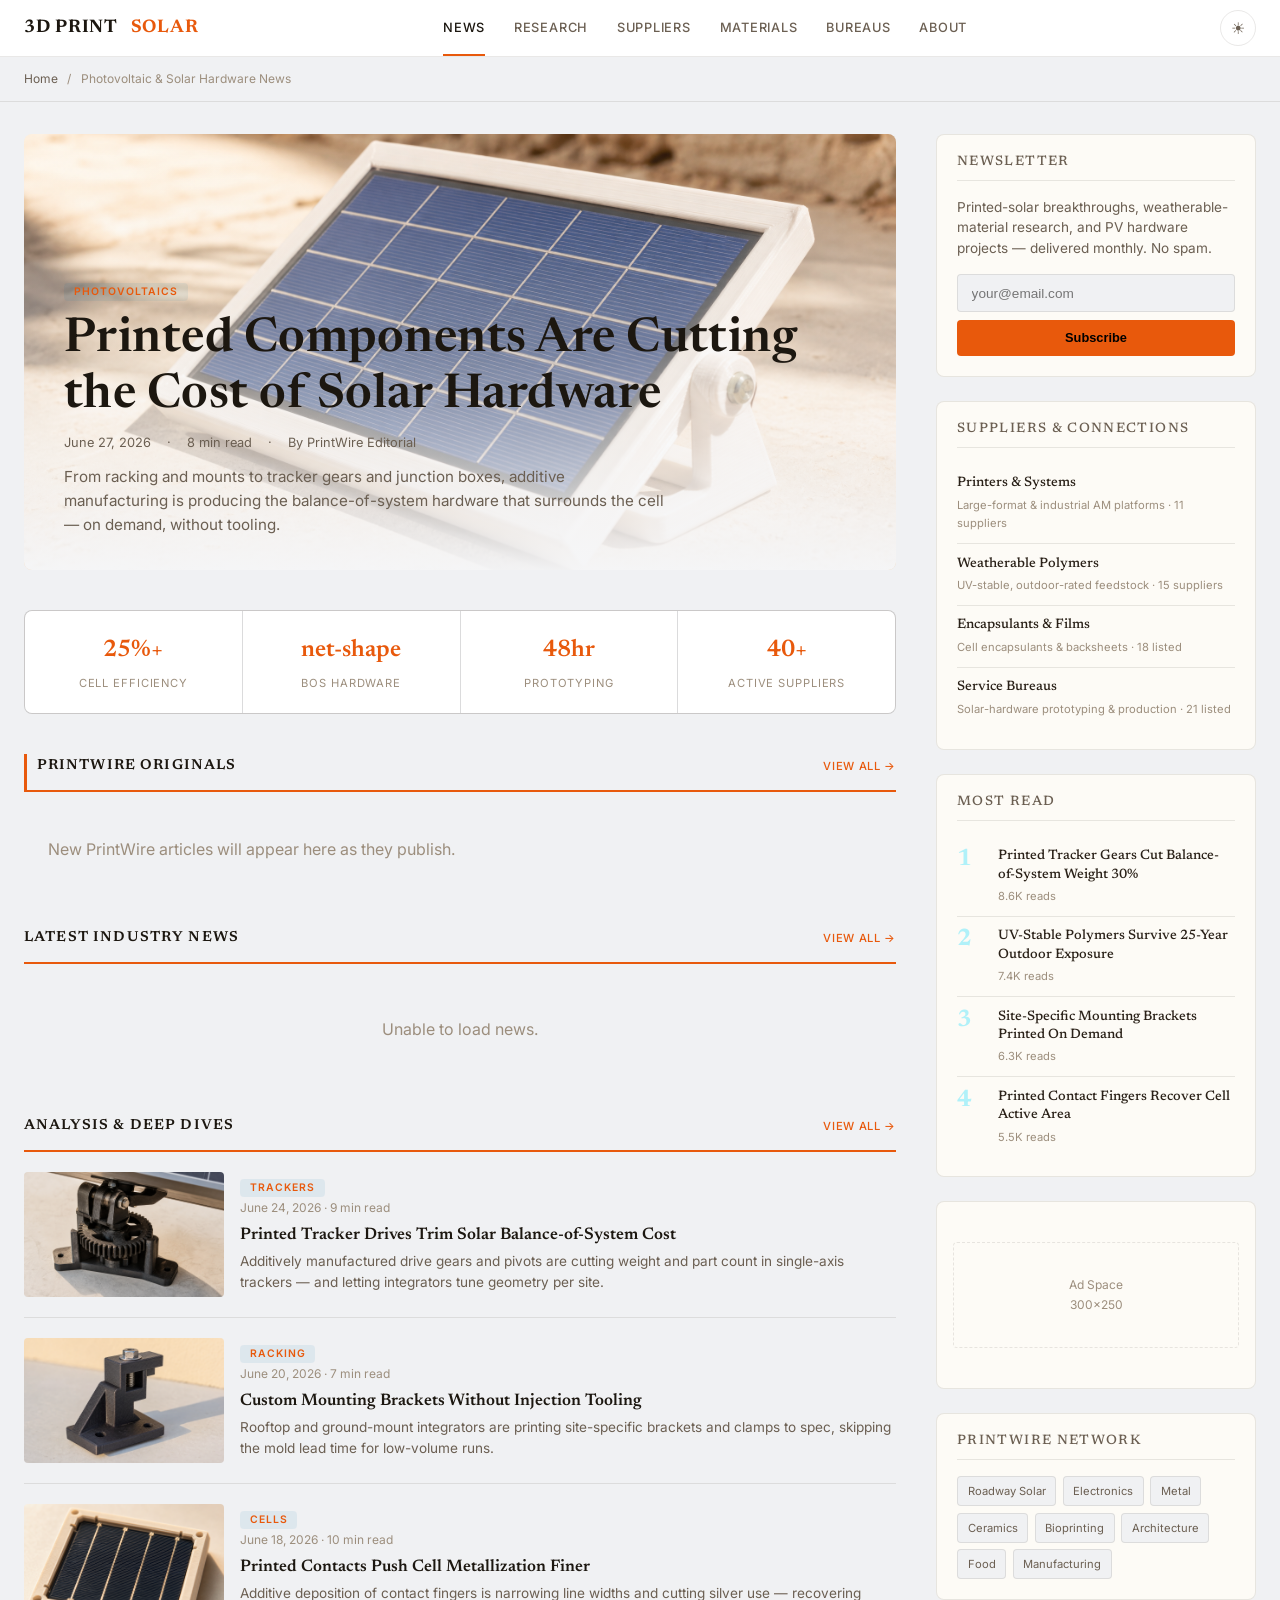
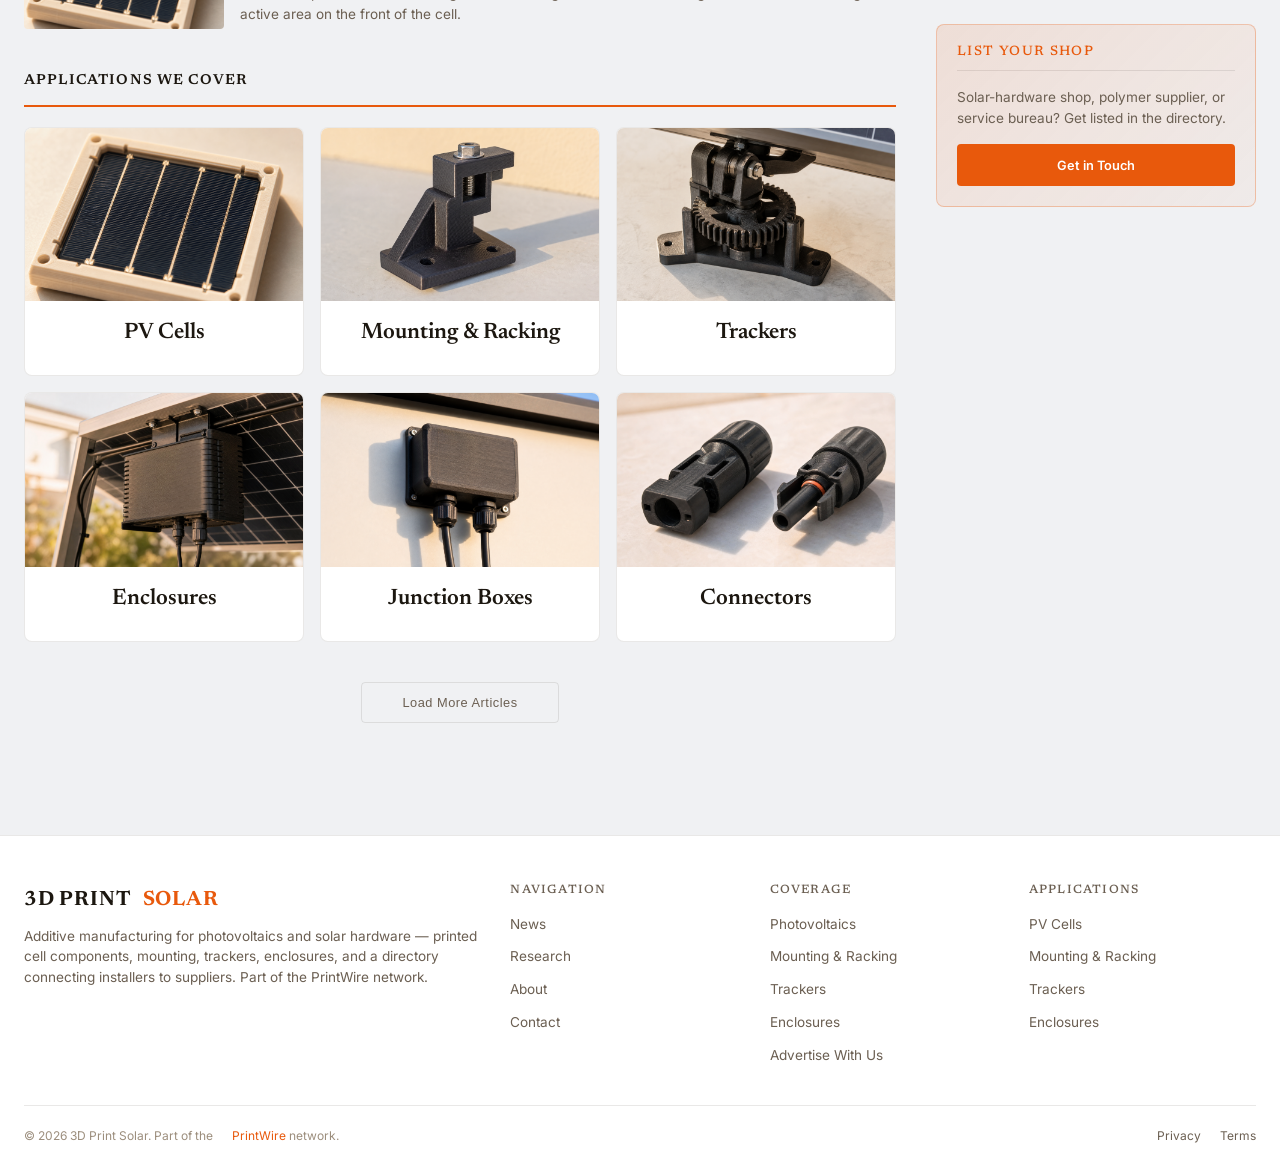
==== static/index.html @ c92bcb57 "Convert to Daylight solar news template (warm light, solar-orange, Newsreader) with unique per-site " ====
<!DOCTYPE html>
<html lang="en">
<head>
  <meta charset="UTF-8">
  <meta name="viewport" content="width=device-width, initial-scale=1.0">
  <meta name="description" content="3D Print Solar: additive manufacturing for photovoltaics and solar hardware — printed cell components, mounting, trackers, enclosures, and a supplier directory.">
  <title>3D Print Solar — Photovoltaic &amp; Solar Hardware AM News &amp; Suppliers</title>
  <link rel="preconnect" href="https://fonts.googleapis.com">
  <link rel="preconnect" href="https://fonts.gstatic.com" crossorigin>
  <link href="https://fonts.googleapis.com/css2?family=Newsreader:opsz,wght@6..72,500;6..72,600;6..72,700&family=Inter:wght@400;500;600&display=swap" rel="stylesheet">
  <link rel="stylesheet" href="css/editorial.css">
  <link rel="icon" type="image/svg+xml" href="/favicon.svg">
  <meta property="og:type" content="website">
  <meta property="og:title" content="3D Print Solar — Photovoltaic &amp; Solar Hardware AM News &amp; Suppliers">
  <meta property="og:description" content="3D Print Solar: additive manufacturing for photovoltaics and solar hardware — printed cell components, mounting, trackers, enclosures, and a supplier directory.">
  <meta property="og:image" content="https://3dprintsolar.com/images/s02_panel.png">
  <meta property="og:url" content="https://3dprintsolar.com/">
  <meta name="twitter:card" content="summary_large_image">
  <meta name="twitter:image" content="https://3dprintsolar.com/images/s02_panel.png">
</head>
<body>

<header class="ed-header">
  <div class="ed-header-inner">
    <a href="index.html" class="ed-logo">
      3D&nbsp;PRINT&nbsp;<span class="ed-logo-accent">SOLAR</span>
    </a>
    <button class="ed-nav-toggle" aria-label="Menu" onclick="document.querySelector('.ed-nav').classList.toggle('open')">&#9776;</button>
    <nav class="ed-nav">
      <a href="index.html" class="active">News</a>
      <a href="/articles/">Research</a>
      <a href="#suppliers">Suppliers</a>
      <a href="#suppliers">Materials</a>
      <a href="#suppliers">Bureaus</a>
      <a href="about.html">About</a>
    </nav>
    <button class="ed-theme-toggle" id="themeToggle" aria-label="Toggle light/dark mode" title="Toggle light/dark mode">&#9790;</button>
  </div>
</header>

<div class="ed-breadcrumbs">
  <a href="index.html">Home</a> <span>/</span> Photovoltaic &amp; Solar Hardware News
</div>

<div class="ed-layout">
  <div class="ed-main">

    <article class="ed-hero">
      <img src="images/s02_panel.png" alt="3D printed solar panel in sunlight">
      <div class="ed-hero-overlay"></div>
      <div class="ed-hero-content">
        <span class="ed-badge">Photovoltaics</span>
        <h1><a href="#">Printed Components Are Cutting the Cost of Solar Hardware</a></h1>
        <div class="ed-hero-meta">
          <span>June 27, 2026</span>
          <span>·</span>
          <span>8 min read</span>
          <span>·</span>
          <span>By PrintWire Editorial</span>
        </div>
        <p class="ed-hero-excerpt">From racking and mounts to tracker gears and junction boxes, additive manufacturing is producing the balance-of-system hardware that surrounds the cell — on demand, without tooling.</p>
      </div>
    </article>

    <div class="ed-stats">
      <div class="ed-stat">
        <div class="ed-stat-value">25%+</div>
        <div class="ed-stat-label">Cell Efficiency</div>
      </div>
      <div class="ed-stat">
        <div class="ed-stat-value">net-shape</div>
        <div class="ed-stat-label">BOS Hardware</div>
      </div>
      <div class="ed-stat">
        <div class="ed-stat-value">48hr</div>
        <div class="ed-stat-label">Prototyping</div>
      </div>
      <div class="ed-stat">
        <div class="ed-stat-value">40+</div>
        <div class="ed-stat-label">Active Suppliers</div>
      </div>
    </div>

    <div class="ed-section-label" style="border-left:3px solid var(--accent);padding-left:0.6rem;">
      PrintWire Originals
      <a href="/articles/">View All &rarr;</a>
    </div>
    <div class="ed-card-grid" id="pwOriginals">
      <div style="grid-column:1/-1;text-align:center;padding:2rem;color:var(--text-faint);">Loading PrintWire articles…</div>
    </div>

    <div class="ed-section-label">
      Latest Industry News
      <a href="#">View All &rarr;</a>
    </div>
    <div class="ed-card-grid" id="newsGrid">
      <div style="grid-column: 1/-1; text-align:center; padding:2rem; color:var(--text-faint);">Loading latest news…</div>
    </div>

    <div class="ed-section-label">
      Analysis &amp; Deep Dives
      <a href="#">View All &rarr;</a>
    </div>
    <div class="ed-list">
      <article class="ed-list-item">
        <img src="images/s05_tracker_gear.png" alt="Solar tracker drive gear">
        <div>
          <span class="ed-badge">Trackers</span>
          <div class="ed-card-meta">June 24, 2026 · 9 min read</div>
          <h3><a href="#">Printed Tracker Drives Trim Solar Balance-of-System Cost</a></h3>
          <p class="ed-card-excerpt">Additively manufactured drive gears and pivots are cutting weight and part count in single-axis trackers — and letting integrators tune geometry per site.</p>
        </div>
      </article>
      <article class="ed-list-item">
        <img src="images/s03_mount_bracket.png" alt="Printed solar mounting bracket">
        <div>
          <span class="ed-badge">Racking</span>
          <div class="ed-card-meta">June 20, 2026 · 7 min read</div>
          <h3><a href="#">Custom Mounting Brackets Without Injection Tooling</a></h3>
          <p class="ed-card-excerpt">Rooftop and ground-mount integrators are printing site-specific brackets and clamps to spec, skipping the mold lead time for low-volume runs.</p>
        </div>
      </article>
      <article class="ed-list-item">
        <img src="images/s01_pv_cell.png" alt="Printed cell metallization">
        <div>
          <span class="ed-badge">Cells</span>
          <div class="ed-card-meta">June 18, 2026 · 10 min read</div>
          <h3><a href="#">Printed Contacts Push Cell Metallization Finer</a></h3>
          <p class="ed-card-excerpt">Additive deposition of contact fingers is narrowing line widths and cutting silver use — recovering active area on the front of the cell.</p>
        </div>
      </article>
    </div>

    <div class="ed-section-label">
      Applications We Cover
    </div>
    <div class="ed-card-grid" style="grid-template-columns: repeat(3, 1fr); gap: 1rem; margin-bottom: 2.5rem;">
      <a href="#" class="ed-card" style="text-align:center;">
        <img class="ed-card-img" src="images/s01_pv_cell.png" alt="PV Cells">
        <div class="ed-card-body"><h3>PV Cells</h3></div>
      </a>
      <a href="#" class="ed-card" style="text-align:center;">
        <img class="ed-card-img" src="images/s03_mount_bracket.png" alt="Mounting &amp; Racking">
        <div class="ed-card-body"><h3>Mounting &amp; Racking</h3></div>
      </a>
      <a href="#" class="ed-card" style="text-align:center;">
        <img class="ed-card-img" src="images/s05_tracker_gear.png" alt="Trackers">
        <div class="ed-card-body"><h3>Trackers</h3></div>
      </a>
      <a href="#" class="ed-card" style="text-align:center;">
        <img class="ed-card-img" src="images/s04_microinverter.png" alt="Enclosures">
        <div class="ed-card-body"><h3>Enclosures</h3></div>
      </a>
      <a href="#" class="ed-card" style="text-align:center;">
        <img class="ed-card-img" src="images/s06_junction_box.png" alt="Junction Boxes">
        <div class="ed-card-body"><h3>Junction Boxes</h3></div>
      </a>
      <a href="#" class="ed-card" style="text-align:center;">
        <img class="ed-card-img" src="images/s07_mc4_connector.png" alt="Connectors">
        <div class="ed-card-body"><h3>Connectors</h3></div>
      </a>
    </div>

    <div class="ed-load-more">
      <button>Load More Articles</button>
    </div>

  </div>

  <aside class="ed-sidebar">

    <div class="ed-sidebar-block ed-newsletter">
      <h4>Newsletter</h4>
      <p>Printed-solar breakthroughs, weatherable-material research, and PV hardware projects — delivered monthly. No spam.</p>
      <form action="https://api.web3forms.com/submit" method="POST" onsubmit="this.querySelector('button').textContent='Subscribed!';this.querySelector('button').disabled=true;">
        <input type="hidden" name="access_key" value="6f33053b-6d08-414b-9615-665f88c98da8">
        <input type="hidden" name="subject" value="Newsletter Signup — 3dprintsolar.com">
        <input type="hidden" name="from_name" value="Newsletter Signup">
        <input type="email" name="email" placeholder="your@email.com" required>
        <button type="submit">Subscribe</button>
      </form>
    </div>

    <div class="ed-sidebar-block" id="suppliers">
      <h4>Suppliers &amp; Connections</h4>
      <div class="ed-popular-item">
        <div>
          <h3><a href="#">Printers &amp; Systems</a></h3>
          <div class="ed-popular-meta">Large-format &amp; industrial AM platforms · 11 suppliers</div>
        </div>
      </div>
      <div class="ed-popular-item">
        <div>
          <h3><a href="#">Weatherable Polymers</a></h3>
          <div class="ed-popular-meta">UV-stable, outdoor-rated feedstock · 15 suppliers</div>
        </div>
      </div>
      <div class="ed-popular-item">
        <div>
          <h3><a href="#">Encapsulants &amp; Films</a></h3>
          <div class="ed-popular-meta">Cell encapsulants &amp; backsheets · 18 listed</div>
        </div>
      </div>
      <div class="ed-popular-item">
        <div>
          <h3><a href="#">Service Bureaus</a></h3>
          <div class="ed-popular-meta">Solar-hardware prototyping &amp; production · 21 listed</div>
        </div>
      </div>
    </div>

    <div class="ed-sidebar-block">
      <h4>Most Read</h4>
      <div class="ed-popular-item">
        <span class="ed-popular-num">1</span>
        <div>
          <h3><a href="#">Printed Tracker Gears Cut Balance-of-System Weight 30%</a></h3>
          <div class="ed-popular-meta">8.6K reads</div>
        </div>
      </div>
      <div class="ed-popular-item">
        <span class="ed-popular-num">2</span>
        <div>
          <h3><a href="#">UV-Stable Polymers Survive 25-Year Outdoor Exposure</a></h3>
          <div class="ed-popular-meta">7.4K reads</div>
        </div>
      </div>
      <div class="ed-popular-item">
        <span class="ed-popular-num">3</span>
        <div>
          <h3><a href="#">Site-Specific Mounting Brackets Printed On Demand</a></h3>
          <div class="ed-popular-meta">6.3K reads</div>
        </div>
      </div>
      <div class="ed-popular-item">
        <span class="ed-popular-num">4</span>
        <div>
          <h3><a href="#">Printed Contact Fingers Recover Cell Active Area</a></h3>
          <div class="ed-popular-meta">5.5K reads</div>
        </div>
      </div>
    </div>

    <div class="ed-sidebar-block" style="text-align:center; color: var(--text-faint); font-size: 0.75rem; padding: 2.5rem 1rem;">
      <div style="border: 1px dashed var(--border); border-radius: 4px; padding: 2rem 1rem;">
        Ad Space<br>300×250
      </div>
    </div>

    <div class="ed-sidebar-block">
      <h4>PrintWire Network</h4>
      <div class="ed-network-links">
        <a href="https://roadwaysolar.com">Roadway Solar</a>
        <a href="https://3dprintcircuitry.com">Electronics</a>
        <a href="https://dmls3d.com">Metal</a>
        <a href="https://3dprintceramics.com">Ceramics</a>
        <a href="https://3dprinttissue.com">Bioprinting</a>
        <a href="https://3dprintarchitecture.com">Architecture</a>
        <a href="https://3dprintfood.com">Food</a>
        <a href="https://sendcutship.com">Manufacturing</a>
      </div>
    </div>

    <div class="ed-sidebar-block" style="background: linear-gradient(135deg, rgba(232,89,12,0.12), rgba(232,89,12,0.04)); border-color: var(--border-accent);">
      <h4 style="color: var(--accent);">List Your Shop</h4>
      <p style="font-size: 0.85rem; color: var(--text-dim); margin-bottom: 1rem; line-height: 1.5;">Solar-hardware shop, polymer supplier, or service bureau? Get listed in the directory.</p>
      <a href="contact.html" style="display:block;text-align:center;padding:0.65rem;background:var(--accent);border-radius:4px;color:#fff;font-weight:600;font-size:0.8rem;transition:background 0.25s;" onmouseover="this.style.background='var(--accent-dark)'" onmouseout="this.style.background='var(--accent)'">Get in Touch</a>
    </div>

  </aside>
</div>

<footer class="ed-footer">
  <div class="ed-footer-inner">
    <div class="ed-footer-brand">
      <div class="ed-logo" style="font-size:1.3rem; margin-bottom: 0.5rem;">3D&nbsp;PRINT&nbsp;<span class="ed-logo-accent">SOLAR</span></div>
      <p>Additive manufacturing for photovoltaics and solar hardware — printed cell components, mounting, trackers, enclosures, and a directory connecting installers to suppliers. Part of the PrintWire network.</p>
    </div>
    <div>
      <h4>Navigation</h4>
      <ul>
        <li><a href="index.html">News</a></li>
        <li><a href="/articles/">Research</a></li>
        <li><a href="about.html">About</a></li>
        <li><a href="contact.html">Contact</a></li>
      </ul>
    </div>
    <div>
      <h4>Coverage</h4>
      <ul>
        <li><a href="#">Photovoltaics</a></li>
        <li><a href="#">Mounting &amp; Racking</a></li>
        <li><a href="#">Trackers</a></li>
        <li><a href="#">Enclosures</a></li>
        <li><a href="advertise.html">Advertise With Us</a></li>
      </ul>
    </div>
    <div>
      <h4>Applications</h4>
      <ul>
        <li><a href="#">PV Cells</a></li>
        <li><a href="#">Mounting &amp; Racking</a></li>
        <li><a href="#">Trackers</a></li>
        <li><a href="#">Enclosures</a></li>
      </ul>
    </div>
  </div>
  <div class="ed-footer-bottom">
    <span>&copy; 2026 3D Print Solar. Part of the <a href="https://3dprint.space" style="color:var(--accent);">PrintWire</a> network.</span>
    <span>
      <a href="#">Privacy</a>
      <a href="#">Terms</a>
    </span>
  </div>
</footer>

<script>
document.querySelector('.ed-nav-toggle')?.addEventListener('click', () => {
  document.querySelector('.ed-nav').classList.toggle('open');
});

(function() {
  const btn = document.getElementById('themeToggle');
  const root = document.documentElement;
  function setTheme(theme) {
    root.setAttribute('data-theme', theme);
    localStorage.setItem('ed-theme', theme);
    btn.innerHTML = theme === 'dark' ? '&#9790;' : '&#9728;';
    btn.title = theme === 'dark' ? 'Switch to light mode' : 'Switch to dark mode';
  }
  const saved = localStorage.getItem('ed-theme');
  setTheme(saved || 'light');
  btn.addEventListener('click', () => {
    const current = root.getAttribute('data-theme') || 'light';
    setTheme(current === 'dark' ? 'light' : 'dark');
  });
})();

(function() {
  var grid = document.getElementById('newsGrid');
  var orig = document.getElementById('pwOriginals');

  var feeds = [
    { url: 'https://news.google.com/rss/search?q=3D+printed+solar+photovoltaic+additive+manufacturing&hl=en-US&gl=US&ceid=US:en', name: 'Google News' },
    { url: 'https://news.google.com/rss/search?q=solar+panel+mounting+racking+3D+printing&hl=en-US&gl=US&ceid=US:en', name: 'Google News' },
    { url: 'https://news.google.com/rss/search?q=photovoltaic+manufacturing+additive&hl=en-US&gl=US&ceid=US:en', name: 'Google News' },
    { url: 'https://3dprintingindustry.com/feed/', name: '3DPI' }
  ];

  var api = 'https://api.rss2json.com/v1/api.json?rss_url=';
  var rss = [];
  var localArts = [];
  var loaded = 0;
  var total = feeds.length;
  var fallbackImgs = ['images/s01_pv_cell.png','images/s02_panel.png','images/s03_mount_bracket.png','images/s04_microinverter.png','images/s05_tracker_gear.png','images/s06_junction_box.png','images/s07_mc4_connector.png','images/s08_cell_array.png','images/s09_encapsulant.png'];

  function stripHtml(html) {
    var d = document.createElement('div'); d.innerHTML = html;
    return d.textContent || '';
  }
  function esc(s) {
    var d = document.createElement('div'); d.appendChild(document.createTextNode(s));
    return d.innerHTML;
  }
  function card(a, i) {
    var img = a.img || fallbackImgs[i % fallbackImgs.length];
    var fb = fallbackImgs[(i+1) % fallbackImgs.length];
    var open = a.local
      ? 'onclick="location.href=\'' + esc(a.link) + '\'"'
      : 'onclick="window.open(\'' + esc(a.link) + '\',\'_blank\',\'noopener\')"';
    var linkAttrs = a.local ? 'href="' + esc(a.link) + '"'
      : 'href="' + esc(a.link) + '" target="_blank" rel="noopener"';
    var badge = a.local
      ? '<span class="ed-badge" style="background:var(--accent);color:#fff;">' + esc(a.source) + '</span>'
      : '<span class="ed-badge">' + esc(a.source) + '</span>';
    return '<article class="ed-card" style="cursor:pointer" ' + open + '>' +
      '<img class="ed-card-img" src="' + esc(img) + '" alt="" loading="lazy" onerror="this.onerror=null;this.src=\'' + fb + '\'">' +
      '<div class="ed-card-body">' + badge +
        '<div class="ed-card-meta">' + esc(a.dateStr || '') + '</div>' +
        '<h3><a ' + linkAttrs + ' onclick="event.stopPropagation()">' + esc(a.title) + '</a></h3>' +
        '<p class="ed-card-excerpt">' + esc(a.desc) + '</p>' +
      '</div></article>';
  }

  var localReady = fetch('network.json', { cache: 'no-store' })
    .then(function(r){ return r.ok ? r.json() : []; })
    .then(function(items){
      (items || []).forEach(function(it, i){
        localArts.push({ title: it.title, link: it.url, desc: it.summary || '',
          date: it.iso, dateStr: it.date, source: (it.origin || 'PrintWire'), local: true,
          img: it.img || fallbackImgs[i % fallbackImgs.length] });
      });
      if (orig) {
        orig.innerHTML = localArts.length
          ? localArts.slice(0, 6).map(card).join('')
          : '<div style="grid-column:1/-1;padding:1.5rem;color:var(--text-faint);">New PrintWire articles will appear here as they publish.</div>';
      }
    })
    .catch(function(){ if (orig) orig.innerHTML = ''; });

  var timeout = setTimeout(finish, 8000);
  feeds.forEach(function(feed) {
    fetch(api + encodeURIComponent(feed.url))
      .then(function(r){ return r.json(); })
      .then(function(data){
        if (data.status === 'ok' && data.items) {
          data.items.forEach(function(item){
            rss.push({ title: item.title, link: item.link,
              desc: stripHtml(item.description).substring(0,140) + '…',
              date: item.pubDate, source: feed.name, local: false,
              img: item.thumbnail || (item.enclosure && item.enclosure.link) || '' });
          });
        }
      })
      .catch(function(){})
      .then(function(){ loaded++; if (loaded === total) { clearTimeout(timeout); finish(); } });
  });

  var done = false;
  function finish(){ if (done) return; done = true; localReady.then(render); }
  function render(){
    if (!grid) return;
    var merged = localArts.concat(rss);
    merged.forEach(function(a){ if (!a.dateStr && a.date) a.dateStr = new Date(a.date).toLocaleDateString('en-US',{year:'numeric',month:'short',day:'numeric'}); });
    merged.sort(function(a,b){ return new Date(b.date) - new Date(a.date); });
    var top = merged.slice(0, 8);
    grid.innerHTML = top.length
      ? top.map(card).join('')
      : '<div style="grid-column:1/-1;text-align:center;padding:2rem;color:var(--text-faint);">Unable to load news.</div>';
  }
})();
</script>
</body>
</html>
---- static/css/editorial.css ----
/* ============================================
   3dprintmetal.com — Editorial Layout
   Inspired by 3dnatives.com, modernized
   ============================================ */

/* ── Shared Tokens ───────────────────────────── */
:root {
  --accent: #00a8cc;
  --accent-dark: #008fad;
  --accent-dim: rgba(0,168,204,0.12);
  --red: #e53e3e;
  --radius: 8px;
  --radius-sm: 4px;
  --font-display: 'Oswald', sans-serif;
  --font-body: 'Inter', sans-serif;
  --transition: 0.25s cubic-bezier(0.4,0,0.2,1);
}

/* ── Dark Mode (default) ─────────────────────── */
:root, [data-theme="dark"] {
  --bg: #08090f;
  --bg-surface: #0e1019;
  --bg-card: #141620;
  --bg-card-hover: #1a1d2e;
  --bg-sidebar: #0f1118;
  --text: #e2e4e8;
  --text-dim: #8a8f9d;
  --text-faint: #555a68;
  --heading: #ffffff;
  --border: rgba(255,255,255,0.06);
  --border-accent: rgba(0,168,204,0.2);
  --shadow: 0 1px 3px rgba(0,0,0,0.4);
  --shadow-hover: 0 8px 24px rgba(0,0,0,0.5);
  --header-bg: rgba(8,9,15,0.92);
  --badge-bg: rgba(0,168,204,0.12);
  --input-bg: #0a0b12;
}

/* ── Light Mode ──────────────────────────────── */
[data-theme="light"] {
  --accent: #0077a8;
  --accent-dark: #005f85;
  --accent-dim: rgba(0,119,168,0.08);
  --bg: #f5f6f8;
  --bg-surface: #ffffff;
  --bg-card: #ffffff;
  --bg-card-hover: #f0f1f3;
  --bg-sidebar: #fafbfc;
  --text: #2d3748;
  --text-dim: #5a6577;
  --text-faint: #8e96a4;
  --heading: #1a202c;
  --border: rgba(0,0,0,0.08);
  --border-accent: rgba(0,119,168,0.2);
  --shadow: 0 1px 3px rgba(0,0,0,0.06);
  --shadow-hover: 0 8px 24px rgba(0,0,0,0.1);
  --header-bg: rgba(255,255,255,0.95);
  --badge-bg: rgba(0,119,168,0.08);
  --input-bg: #f0f1f3;
}

/* System preference when no manual choice */
@media (prefers-color-scheme: light) {
  :root:not([data-theme]) {
    --accent: #0077a8;
    --accent-dark: #005f85;
    --accent-dim: rgba(0,119,168,0.08);
    --bg: #f5f6f8;
    --bg-surface: #ffffff;
    --bg-card: #ffffff;
    --bg-card-hover: #f0f1f3;
    --bg-sidebar: #fafbfc;
    --text: #2d3748;
    --text-dim: #5a6577;
    --text-faint: #8e96a4;
    --heading: #1a202c;
    --border: rgba(0,0,0,0.08);
    --border-accent: rgba(0,119,168,0.2);
    --shadow: 0 1px 3px rgba(0,0,0,0.06);
    --shadow-hover: 0 8px 24px rgba(0,0,0,0.1);
    --header-bg: rgba(255,255,255,0.95);
    --badge-bg: rgba(0,119,168,0.08);
    --input-bg: #f0f1f3;
  }
}

/* ── Reset ───────────────────────────────────── */
*,*::before,*::after { margin:0;padding:0;box-sizing:border-box; }
html { scroll-behavior:smooth; font-size:16px; }
body {
  font-family: var(--font-body);
  color: var(--text);
  background: var(--input-bg);
  line-height: 1.65;
  -webkit-font-smoothing: antialiased;
  overflow-x: hidden;
}
a { color: inherit; text-decoration: none; }
img { max-width: 100%; display: block; }

/* ── Typography ──────────────────────────────── */
h1,h2,h3,h4 { font-family: var(--font-display); font-weight: 600; line-height: 1.15; color: var(--heading); }
h1 { font-size: clamp(2rem, 5vw, 3rem); letter-spacing: 0.01em; }
h2 { font-size: clamp(1.5rem, 3.5vw, 2.2rem); }
h3 { font-size: clamp(1.1rem, 2vw, 1.4rem); }
h4 { font-size: 0.85rem; text-transform: uppercase; letter-spacing: 0.1em; color: var(--text-dim); font-weight: 500; }

/* ── Header ──────────────────────────────────── */
.ed-header {
  position: sticky; top: 0; z-index: 100;
  background: var(--header-bg);
  backdrop-filter: blur(16px);
  border-bottom: 1px solid var(--border);
}
.ed-header-inner {
  max-width: 1280px;
  margin: 0 auto;
  display: flex;
  align-items: center;
  justify-content: space-between;
  padding: 0 1.5rem;
  height: 56px;
}
.ed-logo {
  font-family: var(--font-display);
  font-size: 1.15rem;
  font-weight: 700;
  color: var(--heading);
  letter-spacing: 0.04em;
  display: flex; align-items: center; gap: 0.5rem;
}
.ed-logo-accent { color: var(--accent); }
.ed-nav { display: flex; gap: 0; align-items: center; }
.ed-nav a {
  padding: 0 0.9rem;
  font-size: 0.8rem;
  font-weight: 500;
  color: var(--text-dim);
  text-transform: uppercase;
  letter-spacing: 0.06em;
  transition: color var(--transition);
  line-height: 56px;
  position: relative;
}
.ed-nav a:hover, .ed-nav a.active { color: var(--heading); }
.ed-nav a.active::after {
  content: ''; position: absolute; bottom: 0; left: 0.9rem; right: 0.9rem;
  height: 2px; background: var(--accent);
}
.ed-nav-toggle {
  display: none; background: none; border: none; color: var(--text);
  font-size: 1.5rem; cursor: pointer; padding: 0.5rem;
}

/* Theme toggle */
.ed-theme-toggle {
  background: none; border: 1px solid var(--border);
  color: var(--text-dim); cursor: pointer;
  width: 36px; height: 36px;
  border-radius: 50%;
  display: flex; align-items: center; justify-content: center;
  font-size: 1rem;
  transition: all var(--transition);
  margin-left: 0.5rem;
  flex-shrink: 0;
}
.ed-theme-toggle:hover { border-color: var(--accent); color: var(--accent); }

/* ── Breadcrumbs ─────────────────────────────── */
.ed-breadcrumbs {
  max-width: 1280px; margin: 0 auto;
  padding: 0.75rem 1.5rem;
  font-size: 0.75rem;
  color: var(--text-faint);
  border-bottom: 1px solid var(--border);
}
.ed-breadcrumbs a { color: var(--text-dim); transition: color var(--transition); }
.ed-breadcrumbs a:hover { color: var(--accent); }
.ed-breadcrumbs span { margin: 0 0.4rem; }

/* ── Layout ──────────────────────────────────── */
.ed-layout {
  max-width: 1280px;
  margin: 0 auto;
  display: grid;
  grid-template-columns: 1fr 320px;
  gap: 2.5rem;
  padding: 2rem 1.5rem;
  align-items: start;
}
.ed-main { min-width: 0; }
.ed-sidebar { position: sticky; top: 72px; }

/* ── Hero / Featured Story ───────────────────── */
.ed-hero {
  margin-bottom: 2.5rem;
  position: relative;
  border-radius: var(--radius);
  overflow: hidden;
  background: var(--bg-card);
}
.ed-hero img {
  width: 100%;
  aspect-ratio: 16/8;
  object-fit: cover;
  display: block;
}
.ed-hero-overlay {
  position: absolute; inset: 0;
  background: linear-gradient(0deg, rgba(8,9,15,0.95) 0%, rgba(8,9,15,0.3) 50%, transparent 100%);
}
[data-theme="light"] .ed-hero-overlay {
  background: linear-gradient(0deg, rgba(245,246,248,0.97) 0%, rgba(245,246,248,0.4) 50%, transparent 100%);
}
.ed-hero-content {
  position: absolute;
  bottom: 0; left: 0; right: 0;
  padding: 2rem 2.5rem;
}
.ed-hero .ed-badge { margin-bottom: 0.75rem; }
.ed-hero h1 { margin-bottom: 0.5rem; }
.ed-hero h1 a { color: var(--heading); transition: color var(--transition); }
.ed-hero h1 a:hover { color: var(--accent); }
.ed-hero-meta {
  font-size: 0.8rem;
  color: var(--text-dim);
  display: flex; gap: 1rem; align-items: center;
}
.ed-hero-excerpt {
  margin-top: 0.75rem;
  font-size: 0.95rem;
  color: var(--text-dim);
  line-height: 1.6;
  max-width: 600px;
}

/* ── Badge / Tag ─────────────────────────────── */
.ed-badge {
  display: inline-block;
  font-size: 0.65rem;
  font-weight: 600;
  text-transform: uppercase;
  letter-spacing: 0.1em;
  padding: 0.25rem 0.6rem;
  border-radius: var(--radius-sm);
  background: var(--badge-bg);
  color: var(--accent);
  line-height: 1;
}
.ed-badge.red { background: rgba(255,68,68,0.12); color: var(--red); }

/* ── Section Label ───────────────────────────── */
.ed-section-label {
  font-family: var(--font-display);
  font-size: 0.9rem;
  font-weight: 600;
  text-transform: uppercase;
  letter-spacing: 0.08em;
  color: var(--heading);
  margin-bottom: 1.25rem;
  padding-bottom: 0.75rem;
  border-bottom: 2px solid var(--accent);
  display: flex;
  align-items: center;
  justify-content: space-between;
}
.ed-section-label a {
  font-family: var(--font-body);
  font-size: 0.7rem;
  font-weight: 500;
  color: var(--accent);
  text-transform: uppercase;
  letter-spacing: 0.06em;
}

/* ── Article Cards ───────────────────────────── */
.ed-card-grid {
  display: grid;
  grid-template-columns: repeat(2, 1fr);
  gap: 1.5rem;
  margin-bottom: 2.5rem;
}
.ed-card {
  background: var(--bg-card);
  border-radius: var(--radius);
  overflow: hidden;
  border: 1px solid var(--border);
  transition: transform var(--transition), box-shadow var(--transition), border-color var(--transition);
}
.ed-card:hover {
  transform: translateY(-2px);
  box-shadow: var(--shadow-hover);
  border-color: var(--border-accent);
}
.ed-card-img {
  aspect-ratio: 16/10;
  object-fit: cover;
  width: 100%;
}
.ed-card-body { padding: 1.25rem; }
.ed-card-body .ed-badge { margin-bottom: 0.65rem; }
.ed-card-body h3 { margin-bottom: 0.5rem; }
.ed-card-body h3 a { color: var(--heading); transition: color var(--transition); }
.ed-card-body h3 a:hover { color: var(--accent); }
.ed-card-meta {
  font-size: 0.75rem;
  color: var(--text-faint);
  margin-bottom: 0.5rem;
}
.ed-card-excerpt {
  font-size: 0.85rem;
  color: var(--text-dim);
  line-height: 1.55;
  display: -webkit-box;
  -webkit-line-clamp: 3;
  -webkit-box-orient: vertical;
  overflow: hidden;
}

/* ── Article List (compact) ──────────────────── */
.ed-list { display: flex; flex-direction: column; gap: 1.25rem; margin-bottom: 2.5rem; }
.ed-list-item {
  display: grid;
  grid-template-columns: 200px 1fr;
  gap: 1rem;
  padding-bottom: 1.25rem;
  border-bottom: 1px solid var(--border);
  align-items: start;
}
.ed-list-item:last-child { border-bottom: none; padding-bottom: 0; }
.ed-list-item img {
  aspect-ratio: 16/10;
  object-fit: cover;
  border-radius: var(--radius-sm);
  width: 100%;
}
.ed-list-item h3 { font-size: 1.05rem; margin-bottom: 0.35rem; }
.ed-list-item h3 a { color: var(--heading); transition: color var(--transition); }
.ed-list-item h3 a:hover { color: var(--accent); }

/* ── Sidebar ─────────────────────────────────── */
.ed-sidebar-block {
  background: var(--bg-sidebar);
  border: 1px solid var(--border);
  border-radius: var(--radius);
  padding: 1.25rem;
  margin-bottom: 1.5rem;
}
.ed-sidebar-block h4 {
  margin-bottom: 1rem;
  padding-bottom: 0.6rem;
  border-bottom: 1px solid var(--border);
}

/* Newsletter widget */
.ed-newsletter p { font-size: 0.85rem; color: var(--text-dim); margin-bottom: 1rem; line-height: 1.5; }
.ed-newsletter input[type="email"] {
  width: 100%;
  padding: 0.65rem 0.85rem;
  background: var(--input-bg);
  border: 1px solid var(--border);
  border-radius: var(--radius-sm);
  color: var(--text);
  font-size: 0.85rem;
  margin-bottom: 0.5rem;
  transition: border-color var(--transition);
}
.ed-newsletter input[type="email"]:focus { outline: none; border-color: var(--accent); }
.ed-newsletter button {
  width: 100%;
  padding: 0.65rem;
  background: var(--accent);
  border: none;
  border-radius: var(--radius-sm);
  color: #000;
  font-weight: 600;
  font-size: 0.8rem;
  cursor: pointer;
  transition: background var(--transition);
}
.ed-newsletter button:hover { background: var(--accent-dark); }

/* Popular posts widget */
.ed-popular-item {
  display: flex;
  gap: 0.75rem;
  padding: 0.65rem 0;
  border-bottom: 1px solid var(--border);
  align-items: start;
}
.ed-popular-item:last-child { border-bottom: none; }
.ed-popular-num {
  font-family: var(--font-display);
  font-size: 1.5rem;
  font-weight: 700;
  color: var(--accent-dim);
  line-height: 1;
  min-width: 1.8rem;
  color: rgba(0,217,255,0.3);
}
.ed-popular-item h3 { font-size: 0.85rem; font-weight: 500; line-height: 1.35; }
.ed-popular-item h3 a { color: var(--text); }
.ed-popular-item h3 a:hover { color: var(--accent); }
.ed-popular-meta { font-size: 0.7rem; color: var(--text-faint); margin-top: 0.2rem; }

/* Network links widget */
.ed-network-links { display: flex; flex-wrap: wrap; gap: 0.4rem; }
.ed-network-links a {
  font-size: 0.7rem;
  padding: 0.3rem 0.6rem;
  background: var(--input-bg);
  border: 1px solid var(--border);
  border-radius: var(--radius-sm);
  color: var(--text-dim);
  transition: all var(--transition);
}
.ed-network-links a:hover { border-color: var(--accent); color: var(--accent); }

/* ── Load More ───────────────────────────────── */
.ed-load-more {
  text-align: center;
  margin: 2rem 0;
}
.ed-load-more button {
  padding: 0.75rem 2.5rem;
  background: transparent;
  border: 1px solid var(--border);
  border-radius: var(--radius-sm);
  color: var(--text-dim);
  font-size: 0.8rem;
  font-weight: 500;
  cursor: pointer;
  letter-spacing: 0.04em;
  transition: all var(--transition);
}
.ed-load-more button:hover {
  border-color: var(--accent);
  color: var(--accent);
}

/* ── Stats Bar ───────────────────────────────── */
.ed-stats {
  display: grid;
  grid-template-columns: repeat(4, 1fr);
  gap: 1px;
  background: var(--border);
  border: 1px solid var(--border);
  border-radius: var(--radius);
  overflow: hidden;
  margin-bottom: 2.5rem;
}
.ed-stat {
  background: var(--bg-card);
  padding: 1.25rem;
  text-align: center;
}
.ed-stat-value {
  font-family: var(--font-display);
  font-size: 1.5rem;
  font-weight: 600;
  color: var(--accent);
}
.ed-stat-label {
  font-size: 0.7rem;
  text-transform: uppercase;
  letter-spacing: 0.08em;
  color: var(--text-faint);
  margin-top: 0.25rem;
}

/* ── Page Hero (inner pages) ─────────────────── */
.ed-page-hero {
  position: relative;
  border-radius: var(--radius);
  overflow: hidden;
  margin-bottom: 2.5rem;
  background: var(--bg-card);
}
.ed-page-hero img {
  width: 100%; aspect-ratio: 16/6; object-fit: cover;
}
.ed-page-hero-overlay {
  position: absolute; inset: 0;
  background: linear-gradient(0deg, rgba(8,9,15,0.9) 0%, rgba(8,9,15,0.4) 60%, transparent 100%);
}
[data-theme="light"] .ed-page-hero-overlay {
  background: linear-gradient(0deg, rgba(245,246,248,0.95) 0%, rgba(245,246,248,0.5) 60%, transparent 100%);
}
.ed-page-hero-content {
  position: absolute; bottom: 0; left: 0; right: 0;
  padding: 2rem 2.5rem;
}
.ed-page-hero h1 { margin-bottom: 0.5rem; }
.ed-page-hero p { color: var(--text-dim); font-size: 1rem; max-width: 600px; }

/* ── Content Sections ────────────────────────── */
.ed-content { max-width: 1280px; margin: 0 auto; padding: 0 1.5rem; }
.ed-content-narrow { max-width: 860px; margin: 0 auto; padding: 0 1.5rem; }
.ed-section { margin-bottom: 3rem; }
.ed-section p { color: var(--text-dim); line-height: 1.75; margin-bottom: 1rem; font-size: 0.95rem; }
.ed-section p:last-child { margin-bottom: 0; }

/* Two-column content block */
.ed-two-col {
  display: grid;
  grid-template-columns: 1fr 1fr;
  gap: 2.5rem;
  align-items: start;
  margin-bottom: 2.5rem;
}
.ed-two-col img { border-radius: var(--radius); width: 100%; }

/* Content cards (mission, values, etc.) */
.ed-content-card {
  background: var(--bg-card);
  border: 1px solid var(--border);
  border-radius: var(--radius);
  padding: 1.75rem;
  transition: border-color var(--transition);
}
.ed-content-card:hover { border-color: var(--border-accent); }
.ed-content-card h3 { margin-bottom: 0.75rem; font-size: 1.15rem; }
.ed-content-card p { margin-bottom: 0; }
.ed-content-card .ed-icon {
  font-size: 1.5rem; margin-bottom: 0.75rem; display: block;
}
.ed-grid-2 { display: grid; grid-template-columns: 1fr 1fr; gap: 1.5rem; margin-bottom: 2.5rem; }
.ed-grid-3 { display: grid; grid-template-columns: repeat(3, 1fr); gap: 1.5rem; margin-bottom: 2.5rem; }
.ed-grid-4 { display: grid; grid-template-columns: repeat(4, 1fr); gap: 1.25rem; margin-bottom: 2.5rem; }

/* Service detail cards */
.ed-service-detail {
  display: grid;
  grid-template-columns: 280px 1fr;
  gap: 1.5rem;
  background: var(--bg-card);
  border: 1px solid var(--border);
  border-radius: var(--radius);
  overflow: hidden;
  margin-bottom: 1.25rem;
  transition: border-color var(--transition);
}
.ed-service-detail:hover { border-color: var(--border-accent); }
.ed-service-detail img { width: 100%; height: 100%; object-fit: cover; }
.ed-service-detail-body { padding: 1.5rem 1.5rem 1.5rem 0; }
.ed-service-detail-body h3 { margin-bottom: 0.5rem; }

/* Timeline */
.ed-timeline { position: relative; padding-left: 2.5rem; margin-bottom: 2.5rem; }
.ed-timeline::before {
  content: ''; position: absolute; left: 0.75rem; top: 0; bottom: 0;
  width: 2px; background: var(--border);
}
.ed-timeline-step {
  position: relative; margin-bottom: 2rem; padding-bottom: 0;
}
.ed-timeline-step:last-child { margin-bottom: 0; }
.ed-timeline-num {
  position: absolute; left: -2.5rem; top: 0;
  width: 1.5rem; height: 1.5rem;
  background: var(--accent);
  color: #000;
  border-radius: 50%;
  font-size: 0.7rem;
  font-weight: 700;
  display: flex; align-items: center; justify-content: center;
}
.ed-timeline-step h3 { font-size: 1.05rem; margin-bottom: 0.35rem; }

/* Forms */
.ed-form { max-width: 100%; }
.ed-form-group { margin-bottom: 1rem; }
.ed-form-group label {
  display: block; font-size: 0.8rem; font-weight: 500;
  color: var(--text-dim); margin-bottom: 0.35rem;
}
.ed-form-group .required { color: var(--red); }
.ed-form-group input, .ed-form-group textarea, .ed-form-group select {
  width: 100%;
  padding: 0.7rem 0.9rem;
  background: var(--input-bg);
  border: 1px solid var(--border);
  border-radius: var(--radius-sm);
  color: var(--text);
  font-family: var(--font-body);
  font-size: 0.9rem;
  transition: border-color var(--transition);
}
.ed-form-group input:focus, .ed-form-group textarea:focus, .ed-form-group select:focus {
  outline: none; border-color: var(--accent);
}
.ed-form-group textarea { resize: vertical; }
.ed-form-submit {
  padding: 0.75rem 2rem;
  background: var(--accent);
  border: none;
  border-radius: var(--radius-sm);
  color: #000;
  font-weight: 600;
  font-size: 0.9rem;
  cursor: pointer;
  transition: background var(--transition);
}
.ed-form-submit:hover { background: var(--accent-dark); }

/* CTA Banner */
.ed-cta-banner {
  background: var(--bg-card);
  border: 1px solid var(--border-accent);
  border-radius: var(--radius);
  padding: 2.5rem;
  text-align: center;
  margin-bottom: 2.5rem;
}
.ed-cta-banner h2 { margin-bottom: 0.5rem; }
.ed-cta-banner p { color: var(--text-dim); margin-bottom: 1.25rem; max-width: 500px; margin-left: auto; margin-right: auto; }
.ed-cta-banner a {
  display: inline-block;
  padding: 0.75rem 2rem;
  background: var(--accent);
  color: #000;
  font-weight: 600;
  border-radius: var(--radius-sm);
  transition: background var(--transition);
}
.ed-cta-banner a:hover { background: var(--accent-dark); }

/* Package cards (advertise) */
.ed-package {
  background: var(--bg-card);
  border: 1px solid var(--border);
  border-radius: var(--radius);
  padding: 1.75rem;
  transition: border-color var(--transition);
}
.ed-package:hover { border-color: var(--border-accent); }
.ed-package h3 { margin-bottom: 0.5rem; }
.ed-package .ed-price {
  font-family: var(--font-display);
  font-size: 1.8rem; font-weight: 600;
  color: var(--accent); margin-bottom: 1rem;
}
.ed-package .ed-price span { font-size: 0.9rem; color: var(--text-faint); }
.ed-package ul {
  list-style: none; padding: 0;
}
.ed-package li {
  font-size: 0.85rem; color: var(--text-dim);
  padding: 0.4rem 0;
  border-bottom: 1px solid var(--border);
  padding-left: 1.2rem;
  position: relative;
}
.ed-package li:last-child { border-bottom: none; }
.ed-package li::before {
  content: '\2713'; position: absolute; left: 0;
  color: var(--accent); font-size: 0.75rem;
}

/* Contact info cards */
.ed-info-card {
  display: flex; gap: 1rem; align-items: start;
  padding: 1rem;
  background: var(--bg-card);
  border: 1px solid var(--border);
  border-radius: var(--radius);
}
.ed-info-card .ed-icon { font-size: 1.5rem; flex-shrink: 0; }
.ed-info-card h4 { font-size: 0.8rem; margin-bottom: 0.25rem; }
.ed-info-card p { font-size: 0.85rem; color: var(--text-dim); margin: 0; }

/* Materials list */
.ed-materials-list { list-style: none; padding: 0; }
.ed-materials-list li {
  padding: 0.5rem 0;
  border-bottom: 1px solid var(--border);
  font-size: 0.9rem;
  color: var(--text-dim);
  padding-left: 1.2rem;
  position: relative;
}
.ed-materials-list li::before {
  content: ''; position: absolute; left: 0; top: 50%;
  width: 6px; height: 6px; border-radius: 50%;
  background: var(--accent); transform: translateY(-50%);
}

@media (max-width: 768px) {
  .ed-two-col { grid-template-columns: 1fr; }
  .ed-grid-2, .ed-grid-3, .ed-grid-4 { grid-template-columns: 1fr; }
  .ed-service-detail { grid-template-columns: 1fr; }
  .ed-service-detail img { aspect-ratio: 16/9; }
  .ed-service-detail-body { padding: 1.25rem; }
  .ed-page-hero-content { padding: 1.5rem; }
}

/* ── Footer ──────────────────────────────────── */
.ed-footer {
  background: var(--bg-surface);
  border-top: 1px solid var(--border);
  padding: 3rem 1.5rem 1.5rem;
  margin-top: 3rem;
}
.ed-footer-inner {
  max-width: 1280px;
  margin: 0 auto;
  display: grid;
  grid-template-columns: 2fr 1fr 1fr 1fr;
  gap: 2rem;
}
.ed-footer-brand p { font-size: 0.85rem; color: var(--text-dim); margin-top: 0.5rem; line-height: 1.5; }
.ed-footer h4 { font-size: 0.75rem; margin-bottom: 0.75rem; }
.ed-footer ul { list-style: none; }
.ed-footer li { margin-bottom: 0.4rem; }
.ed-footer li a { font-size: 0.85rem; color: var(--text-dim); transition: color var(--transition); }
.ed-footer li a:hover { color: var(--accent); }
.ed-footer-bottom {
  max-width: 1280px;
  margin: 2rem auto 0;
  padding-top: 1.25rem;
  border-top: 1px solid var(--border);
  font-size: 0.75rem;
  color: var(--text-faint);
  display: flex;
  justify-content: space-between;
  align-items: center;
}
.ed-footer-bottom a { color: var(--text-dim); margin-left: 1rem; }
.ed-footer-bottom a:hover { color: var(--accent); }

/* ── Responsive ──────────────────────────────── */
@media (max-width: 1024px) {
  .ed-layout { grid-template-columns: 1fr; }
  .ed-sidebar { position: static; }
}
@media (max-width: 768px) {
  .ed-card-grid { grid-template-columns: 1fr; }
  .ed-list-item { grid-template-columns: 140px 1fr; }
  .ed-hero-content { padding: 1.5rem; }
  .ed-hero h1 { font-size: 1.5rem; }
  .ed-footer-inner { grid-template-columns: 1fr 1fr; }
  .ed-stats { grid-template-columns: repeat(2, 1fr); }
  .ed-nav { display: none; }
  .ed-nav.open { display: flex; flex-direction: column; position: absolute; top: 56px; left: 0; right: 0; background: var(--bg); border-bottom: 1px solid var(--border); padding: 0.5rem 0; }
  .ed-nav.open a { line-height: 2.5; padding: 0 1.5rem; }
  .ed-nav-toggle { display: block; }
}
@media (max-width: 480px) {
  .ed-list-item { grid-template-columns: 1fr; }
  .ed-list-item img { aspect-ratio: 16/9; }
  .ed-footer-inner { grid-template-columns: 1fr; }
  .ed-hero-excerpt { display: none; }
}

/* ── Daylight scheme (energy-solar): warm light default + dark toggle, SOLAR-ORANGE accent ── */
:root { --font-display: 'Newsreader', Georgia, serif; --font-body: 'Inter', sans-serif; }
:root, [data-theme="light"] {
  --accent: #E8590C; --accent-dark: #C2410C; --accent-dim: rgba(232,89,12,0.10);
  --bg: #FBF7EF; --bg-surface: #FFFFFF; --bg-card: #FFFFFF; --bg-card-hover: #FBF3E8;
  --bg-sidebar: #FDFBF6; --text: #2A2118; --text-dim: #6B5F52; --text-faint: #9C8E7D;
  --heading: #1C1710; --border: rgba(42,33,24,0.10); --border-accent: rgba(232,89,12,0.28);
}
[data-theme="dark"] {
  --accent: #F97316; --accent-dark: #EA580C; --accent-dim: rgba(249,115,22,0.16);
  --bg: #1A1510; --bg-surface: #241C14; --bg-card: #241C14; --bg-card-hover: #2E241A;
  --bg-sidebar: #1E1810; --text: #F2EADD; --text-dim: #C3B4A1; --text-faint: #8B7B67;
  --heading: #FFFFFF; --border: rgba(255,255,255,0.09); --border-accent: rgba(249,115,22,0.30);
}
@media (prefers-color-scheme: dark) { :root:not([data-theme]) {
  --accent: #F97316; --accent-dark: #EA580C; --bg: #1A1510; --bg-surface: #241C14;
  --bg-card: #241C14; --text: #F2EADD; --text-dim: #C3B4A1; --heading: #FFFFFF; --border: rgba(255,255,255,0.09);
} }
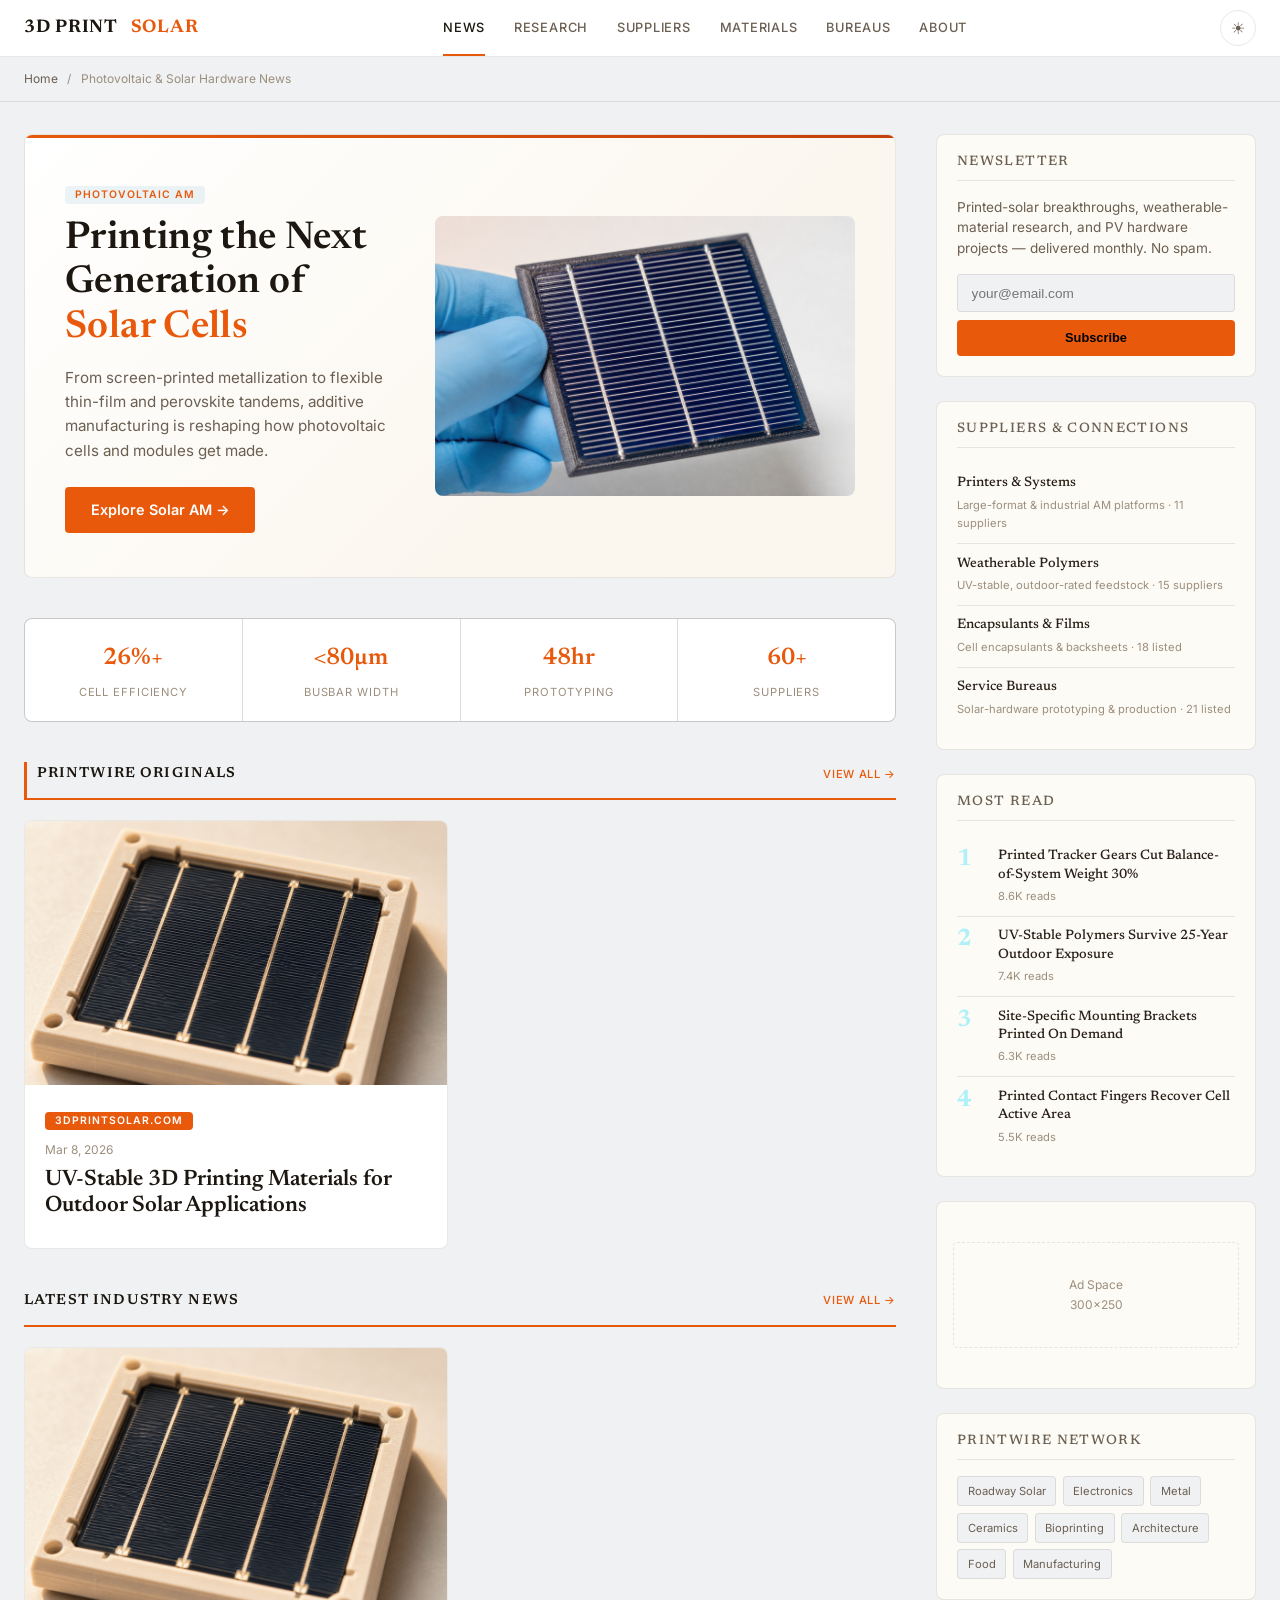
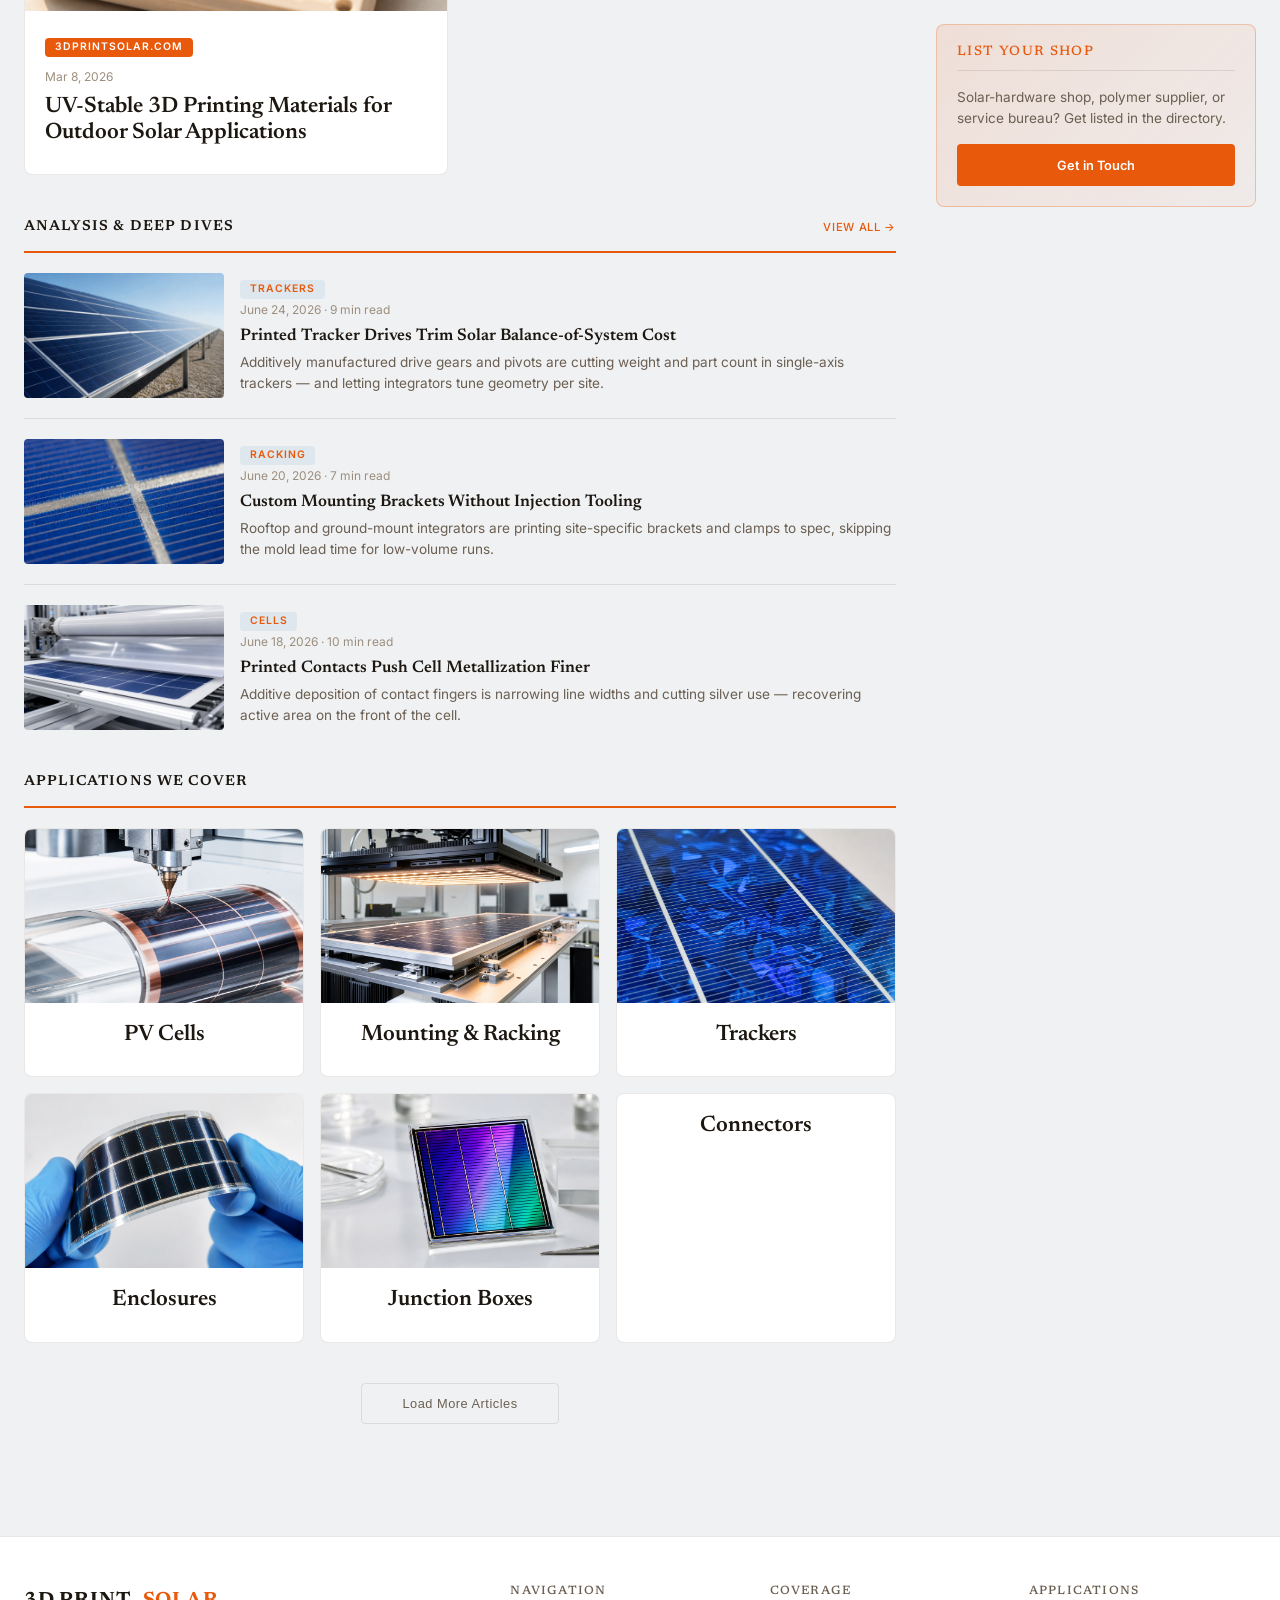
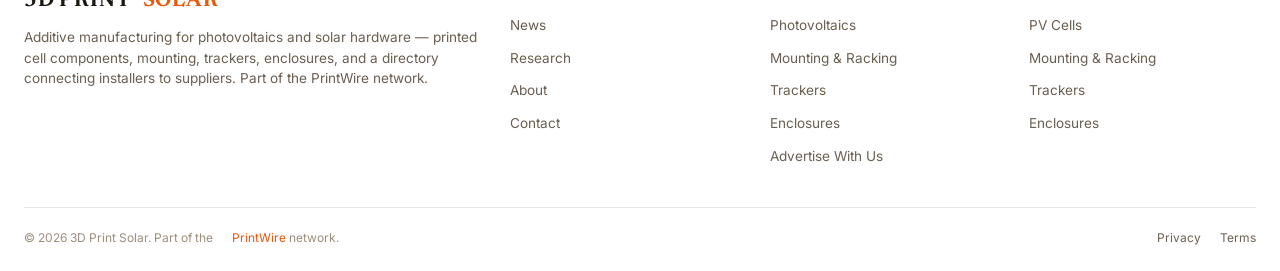
==== commit 5372c495: "Diversify: market-targeted variant layout, unique per-site gpt-image-2 imagery (no repeats), light/d" ====
--- a/static/index.html
+++ b/static/index.html
@@ -13,10 +13,10 @@
   <meta property="og:type" content="website">
   <meta property="og:title" content="3D Print Solar — Photovoltaic &amp; Solar Hardware AM News &amp; Suppliers">
   <meta property="og:description" content="3D Print Solar: additive manufacturing for photovoltaics and solar hardware — printed cell components, mounting, trackers, enclosures, and a supplier directory.">
-  <meta property="og:image" content="https://3dprintsolar.com/images/s02_panel.png">
+  <meta property="og:image" content="https://3dprintsolar.com/images/sp01_hero_pvcell.png">
   <meta property="og:url" content="https://3dprintsolar.com/">
   <meta name="twitter:card" content="summary_large_image">
-  <meta name="twitter:image" content="https://3dprintsolar.com/images/s02_panel.png">
+  <meta name="twitter:image" content="https://3dprintsolar.com/images/sp01_hero_pvcell.png">
 </head>
 <body>
 
@@ -45,40 +45,23 @@
 <div class="ed-layout">
   <div class="ed-main">
 
-    <article class="ed-hero">
-      <img src="images/s02_panel.png" alt="3D printed solar panel in sunlight">
-      <div class="ed-hero-overlay"></div>
-      <div class="ed-hero-content">
-        <span class="ed-badge">Photovoltaics</span>
-        <h1><a href="#">Printed Components Are Cutting the Cost of Solar Hardware</a></h1>
-        <div class="ed-hero-meta">
-          <span>June 27, 2026</span>
-          <span>·</span>
-          <span>8 min read</span>
-          <span>·</span>
-          <span>By PrintWire Editorial</span>
-        </div>
-        <p class="ed-hero-excerpt">From racking and mounts to tracker gears and junction boxes, additive manufacturing is producing the balance-of-system hardware that surrounds the cell — on demand, without tooling.</p>
+    <article class="ed-hero-split">
+      <div class="ed-hero-split-text">
+        <span class="ed-badge">Photovoltaic AM</span>
+        <h1>Printing the Next Generation of <span class="ed-logo-accent">Solar Cells</span></h1>
+        <p class="ed-hero-excerpt">From screen-printed metallization to flexible thin-film and perovskite tandems, additive manufacturing is reshaping how photovoltaic cells and modules get made.</p>
+        <a href="/articles/" class="ed-hero-cta">Explore Solar AM &rarr;</a>
+      </div>
+      <div class="ed-hero-visual">
+        <img src="images/sp01_hero_pvcell.png" alt="Photovoltaic AM">
       </div>
     </article>
 
     <div class="ed-stats">
-      <div class="ed-stat">
-        <div class="ed-stat-value">25%+</div>
-        <div class="ed-stat-label">Cell Efficiency</div>
-      </div>
-      <div class="ed-stat">
-        <div class="ed-stat-value">net-shape</div>
-        <div class="ed-stat-label">BOS Hardware</div>
-      </div>
-      <div class="ed-stat">
-        <div class="ed-stat-value">48hr</div>
-        <div class="ed-stat-label">Prototyping</div>
-      </div>
-      <div class="ed-stat">
-        <div class="ed-stat-value">40+</div>
-        <div class="ed-stat-label">Active Suppliers</div>
-      </div>
+      <div class="ed-stat"><div class="ed-stat-value">26%+</div><div class="ed-stat-label">Cell Efficiency</div></div>
+      <div class="ed-stat"><div class="ed-stat-value">&lt;80&micro;m</div><div class="ed-stat-label">Busbar Width</div></div>
+      <div class="ed-stat"><div class="ed-stat-value">48hr</div><div class="ed-stat-label">Prototyping</div></div>
+      <div class="ed-stat"><div class="ed-stat-value">60+</div><div class="ed-stat-label">Suppliers</div></div>
     </div>
 
     <div class="ed-section-label" style="border-left:3px solid var(--accent);padding-left:0.6rem;">
@@ -103,7 +86,7 @@
     </div>
     <div class="ed-list">
       <article class="ed-list-item">
-        <img src="images/s05_tracker_gear.png" alt="Solar tracker drive gear">
+        <img src="images/sp02_panel_array.png" alt="Solar tracker drive gear">
         <div>
           <span class="ed-badge">Trackers</span>
           <div class="ed-card-meta">June 24, 2026 · 9 min read</div>
@@ -112,7 +95,7 @@
         </div>
       </article>
       <article class="ed-list-item">
-        <img src="images/s03_mount_bracket.png" alt="Printed solar mounting bracket">
+        <img src="images/sp03_busbar.png" alt="Printed solar mounting bracket">
         <div>
           <span class="ed-badge">Racking</span>
           <div class="ed-card-meta">June 20, 2026 · 7 min read</div>
@@ -121,7 +104,7 @@
         </div>
       </article>
       <article class="ed-list-item">
-        <img src="images/s01_pv_cell.png" alt="Printed cell metallization">
+        <img src="images/sp04_encapsulant.png" alt="Printed cell metallization">
         <div>
           <span class="ed-badge">Cells</span>
           <div class="ed-card-meta">June 18, 2026 · 10 min read</div>
@@ -136,27 +119,27 @@
     </div>
     <div class="ed-card-grid" style="grid-template-columns: repeat(3, 1fr); gap: 1rem; margin-bottom: 2.5rem;">
       <a href="#" class="ed-card" style="text-align:center;">
-        <img class="ed-card-img" src="images/s01_pv_cell.png" alt="PV Cells">
+        <img class="ed-card-img" src="images/sp05_thinfilm.png" alt="PV Cells">
         <div class="ed-card-body"><h3>PV Cells</h3></div>
       </a>
       <a href="#" class="ed-card" style="text-align:center;">
-        <img class="ed-card-img" src="images/s03_mount_bracket.png" alt="Mounting &amp; Racking">
+        <img class="ed-card-img" src="images/sp06_module_lab.png" alt="Mounting &amp; Racking">
         <div class="ed-card-body"><h3>Mounting &amp; Racking</h3></div>
       </a>
       <a href="#" class="ed-card" style="text-align:center;">
-        <img class="ed-card-img" src="images/s05_tracker_gear.png" alt="Trackers">
+        <img class="ed-card-img" src="images/sp07_cell_macro.png" alt="Trackers">
         <div class="ed-card-body"><h3>Trackers</h3></div>
       </a>
       <a href="#" class="ed-card" style="text-align:center;">
-        <img class="ed-card-img" src="images/s04_microinverter.png" alt="Enclosures">
+        <img class="ed-card-img" src="images/sp08_flexible_pv.png" alt="Enclosures">
         <div class="ed-card-body"><h3>Enclosures</h3></div>
       </a>
       <a href="#" class="ed-card" style="text-align:center;">
-        <img class="ed-card-img" src="images/s06_junction_box.png" alt="Junction Boxes">
+        <img class="ed-card-img" src="images/sp09_perovskite.png" alt="Junction Boxes">
         <div class="ed-card-body"><h3>Junction Boxes</h3></div>
       </a>
       <a href="#" class="ed-card" style="text-align:center;">
-        <img class="ed-card-img" src="images/s07_mc4_connector.png" alt="Connectors">
+        
         <div class="ed-card-body"><h3>Connectors</h3></div>
       </a>
     </div>
--- a/static/css/editorial.css
+++ b/static/css/editorial.css
@@ -770,3 +770,44 @@
   --accent: #F97316; --accent-dark: #EA580C; --bg: #1A1510; --bg-surface: #241C14;
   --bg-card: #241C14; --text: #F2EADD; --text-dim: #C3B4A1; --heading: #FFFFFF; --border: rgba(255,255,255,0.09);
 } }
+
+/* variant: two-column split hero */
+.ed-hero-split {
+  display: grid;
+  grid-template-columns: 1fr 420px;
+  gap: 2.5rem;
+  align-items: center;
+  background: linear-gradient(135deg, var(--bg-card) 0%, var(--bg) 65%);
+  border: 1px solid var(--border);
+  border-radius: var(--radius);
+  padding: 2.75rem 2.5rem;
+  margin-bottom: 2.5rem;
+  position: relative;
+  overflow: hidden;
+}
+.ed-hero-split::before {
+  content: ''; position: absolute; top: 0; left: 0; right: 0; height: 3px;
+  background: linear-gradient(90deg, var(--accent), var(--accent-dark));
+}
+.ed-hero-split h1 { font-size: 2.4rem; line-height: 1.15; margin: 0.75rem 0 0.5rem; }
+.ed-hero-split .ed-hero-excerpt { max-width: none; margin-top: 1rem; }
+.ed-hero-cta {
+  display: inline-block; margin-top: 1.5rem;
+  padding: 0.7rem 1.6rem; border-radius: var(--radius-sm);
+  background: var(--accent); color: #fff; font-weight: 600; font-size: 0.9rem;
+  transition: transform var(--transition), box-shadow var(--transition);
+}
+.ed-hero-cta:hover { transform: translateY(-2px); box-shadow: 0 6px 20px var(--accent-dim); }
+.ed-hero-visual {
+  position: relative; border-radius: var(--radius); overflow: hidden; aspect-ratio: 3/2;
+}
+.ed-hero-visual img { width: 100%; height: 100%; object-fit: cover; display: block; }
+.ed-hero-visual::after {
+  content: ''; position: absolute; inset: 0;
+  background: linear-gradient(135deg, var(--accent-dim) 0%, transparent 60%);
+}
+@media (max-width: 768px) {
+  .ed-hero-split { grid-template-columns: 1fr; padding: 1.75rem 1.5rem; }
+  .ed-hero-split h1 { font-size: 1.7rem; }
+  .ed-hero-visual { order: -1; }
+}
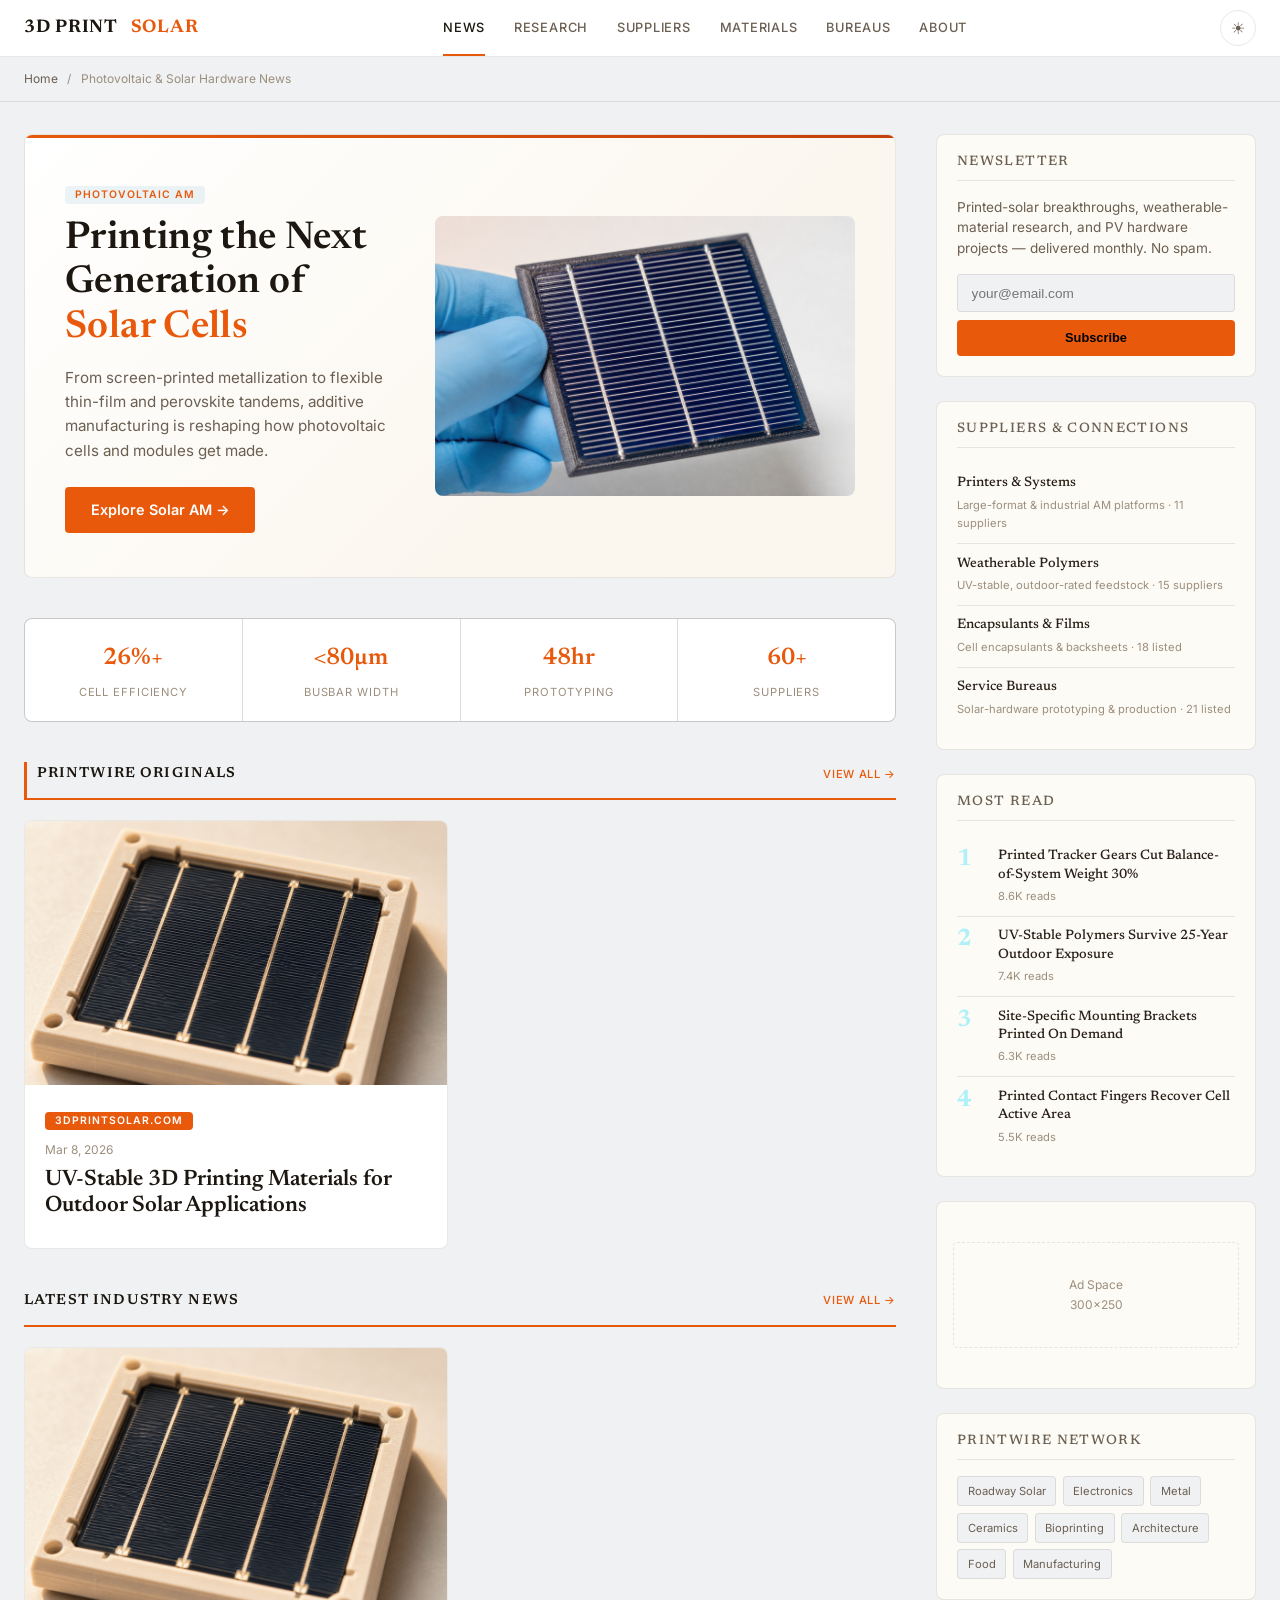
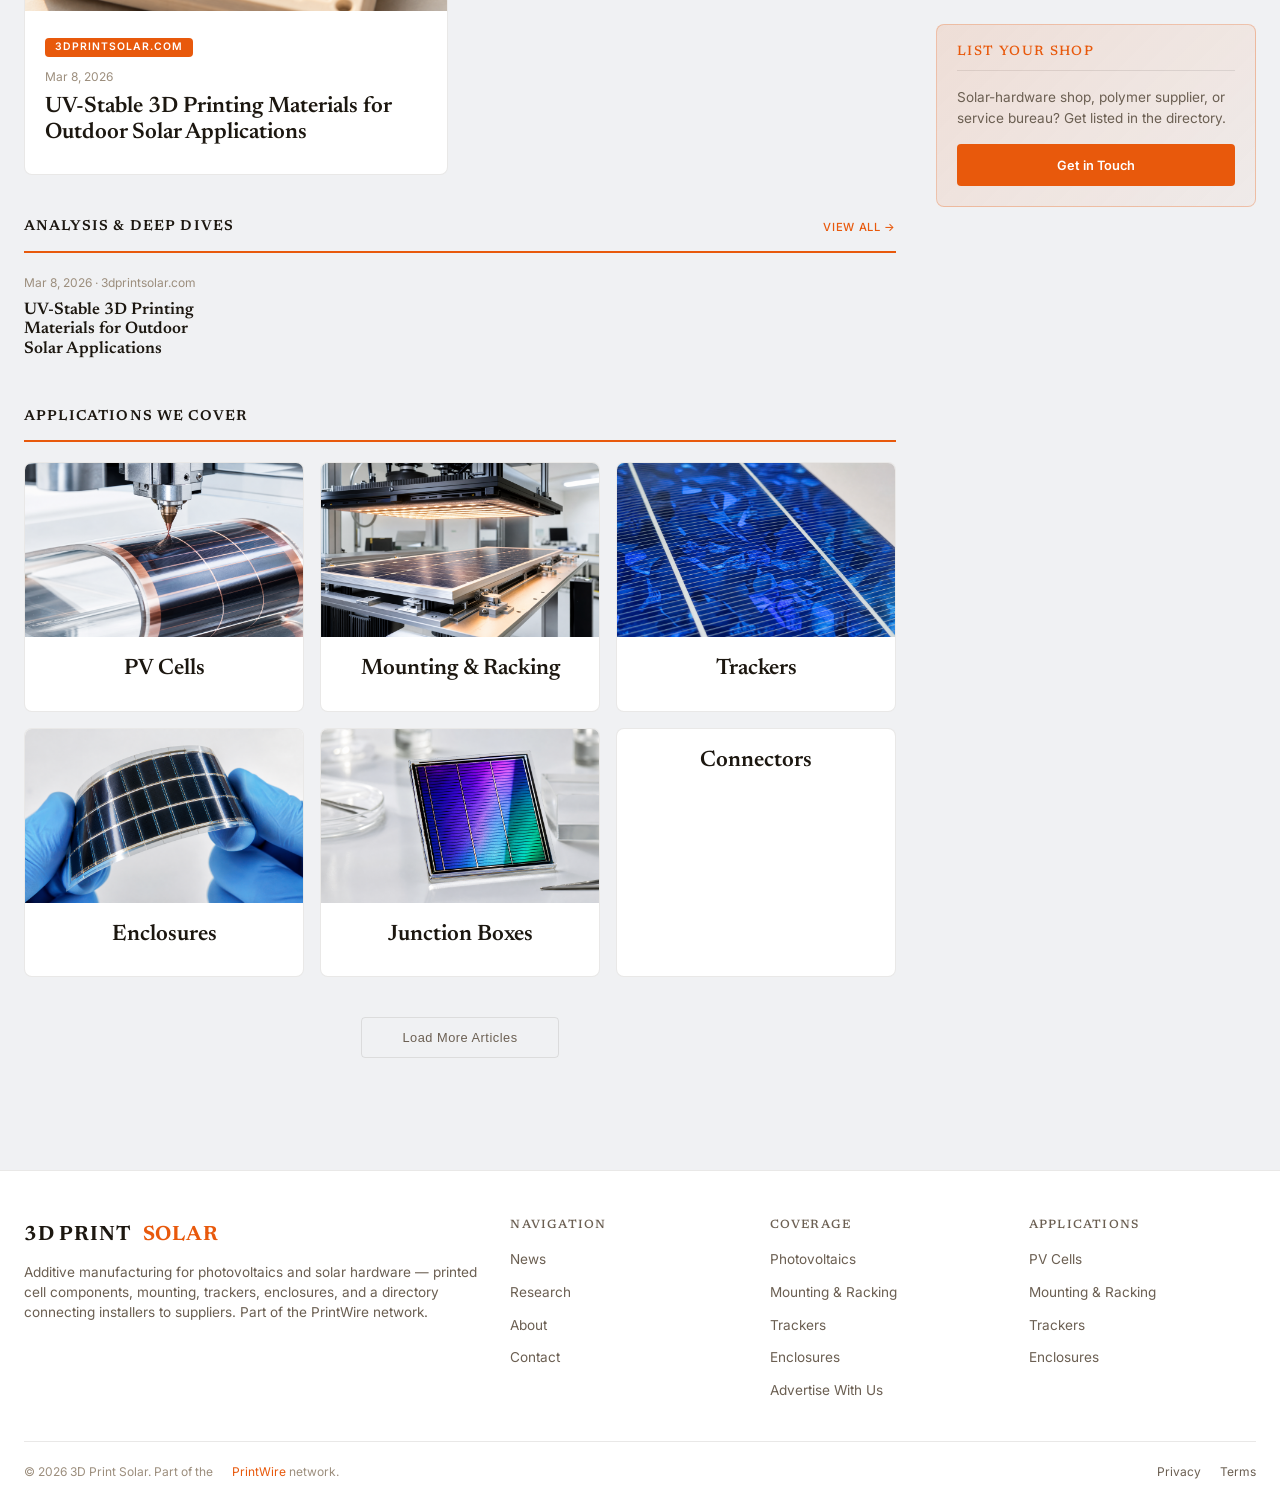
==== commit 73c4d565: "Wire up Analysis and Deep Dives section from network.json feed" ====
--- a/static/index.html
+++ b/static/index.html
@@ -82,36 +82,10 @@
 
     <div class="ed-section-label">
       Analysis &amp; Deep Dives
-      <a href="#">View All &rarr;</a>
-    </div>
-    <div class="ed-list">
-      <article class="ed-list-item">
-        <img src="images/sp02_panel_array.png" alt="Solar tracker drive gear">
-        <div>
-          <span class="ed-badge">Trackers</span>
-          <div class="ed-card-meta">June 24, 2026 · 9 min read</div>
-          <h3><a href="#">Printed Tracker Drives Trim Solar Balance-of-System Cost</a></h3>
-          <p class="ed-card-excerpt">Additively manufactured drive gears and pivots are cutting weight and part count in single-axis trackers — and letting integrators tune geometry per site.</p>
-        </div>
-      </article>
-      <article class="ed-list-item">
-        <img src="images/sp03_busbar.png" alt="Printed solar mounting bracket">
-        <div>
-          <span class="ed-badge">Racking</span>
-          <div class="ed-card-meta">June 20, 2026 · 7 min read</div>
-          <h3><a href="#">Custom Mounting Brackets Without Injection Tooling</a></h3>
-          <p class="ed-card-excerpt">Rooftop and ground-mount integrators are printing site-specific brackets and clamps to spec, skipping the mold lead time for low-volume runs.</p>
-        </div>
-      </article>
-      <article class="ed-list-item">
-        <img src="images/sp04_encapsulant.png" alt="Printed cell metallization">
-        <div>
-          <span class="ed-badge">Cells</span>
-          <div class="ed-card-meta">June 18, 2026 · 10 min read</div>
-          <h3><a href="#">Printed Contacts Push Cell Metallization Finer</a></h3>
-          <p class="ed-card-excerpt">Additive deposition of contact fingers is narrowing line widths and cutting silver use — recovering active area on the front of the cell.</p>
-        </div>
-      </article>
+      <a href="/articles/">View All &rarr;</a>
+    </div>
+    <div class="ed-list" id="pwDeepDives">
+      <div style="padding:1.5rem;color:var(--text-faint);">Loading analysis…</div>
     </div>
 
     <div class="ed-section-label">
@@ -330,6 +304,16 @@
     { url: 'https://3dprintingindustry.com/feed/', name: '3DPI' }
   ];
 
+    function bestImg(item){
+    var raw = '';
+    var html = item.content || item.description || '';
+    var m = html.match(/<img[^>]+src=["']([^"'>]+)["']/i);
+    if (m) raw = m[1];
+    if (!raw) raw = (item.enclosure && item.enclosure.link) || item.thumbnail || '';
+    if (!raw) return '';
+    var full = raw.replace(/-\d{2,4}x\d{2,4}(?=\.(jpg|jpeg|png|webp|gif)(\?|$))/i, '');
+    return 'https://wsrv.nl/?url=' + encodeURIComponent(full) + '&w=800&h=534&fit=cover&a=attention&output=jpg&q=82';
+  }
   var api = 'https://api.rss2json.com/v1/api.json?rss_url=';
   var rss = [];
   var localArts = [];
@@ -391,7 +375,7 @@
             rss.push({ title: item.title, link: item.link,
               desc: stripHtml(item.description).substring(0,140) + '…',
               date: item.pubDate, source: feed.name, local: false,
-              img: item.thumbnail || (item.enclosure && item.enclosure.link) || '' });
+              img: bestImg(item) });
           });
         }
       })
@@ -412,6 +396,31 @@
       : '<div style="grid-column:1/-1;text-align:center;padding:2rem;color:var(--text-faint);">Unable to load news.</div>';
   }
 })();
+
+// -- Analysis & Deep Dives: PrintWire catalog in list format --
+(function(){
+  var box = document.getElementById('pwDeepDives');
+  if (!box) return;
+  function esc(s){var d=document.createElement('div');d.appendChild(document.createTextNode(s==null?'':s));return d.innerHTML;}
+  var empty = '<div style="padding:1.5rem;color:var(--text-faint);">In-depth analysis and deep dives are on the way — check back soon.</div>';
+  fetch('network.json',{cache:'no-store'})
+    .then(function(r){ return r.ok ? r.json() : []; })
+    .then(function(items){
+      items = (items || []).slice();
+      items.sort(function(a,b){ return (b.iso||'').localeCompare(a.iso||''); });
+      if (!items.length){ box.innerHTML = empty; return; }
+      box.innerHTML = items.slice(0,8).map(function(a){
+        var img = a.img ? '<img src="'+esc(a.img)+'" alt="" loading="lazy">' : '';
+        var meta = esc(a.date||'') + (a.origin ? ' · '+esc(a.origin) : '');
+        return '<article class="ed-list-item">'+img+'<div>'+
+          '<div class="ed-card-meta">'+meta+'</div>'+
+          '<h3><a href="'+esc(a.url)+'">'+esc(a.title)+'</a></h3>'+
+          '<p class="ed-card-excerpt">'+esc(a.summary||'')+'</p>'+
+          '</div></article>';
+      }).join('');
+    })
+    .catch(function(){ box.innerHTML = empty; });
+})();
 </script>
 </body>
 </html>
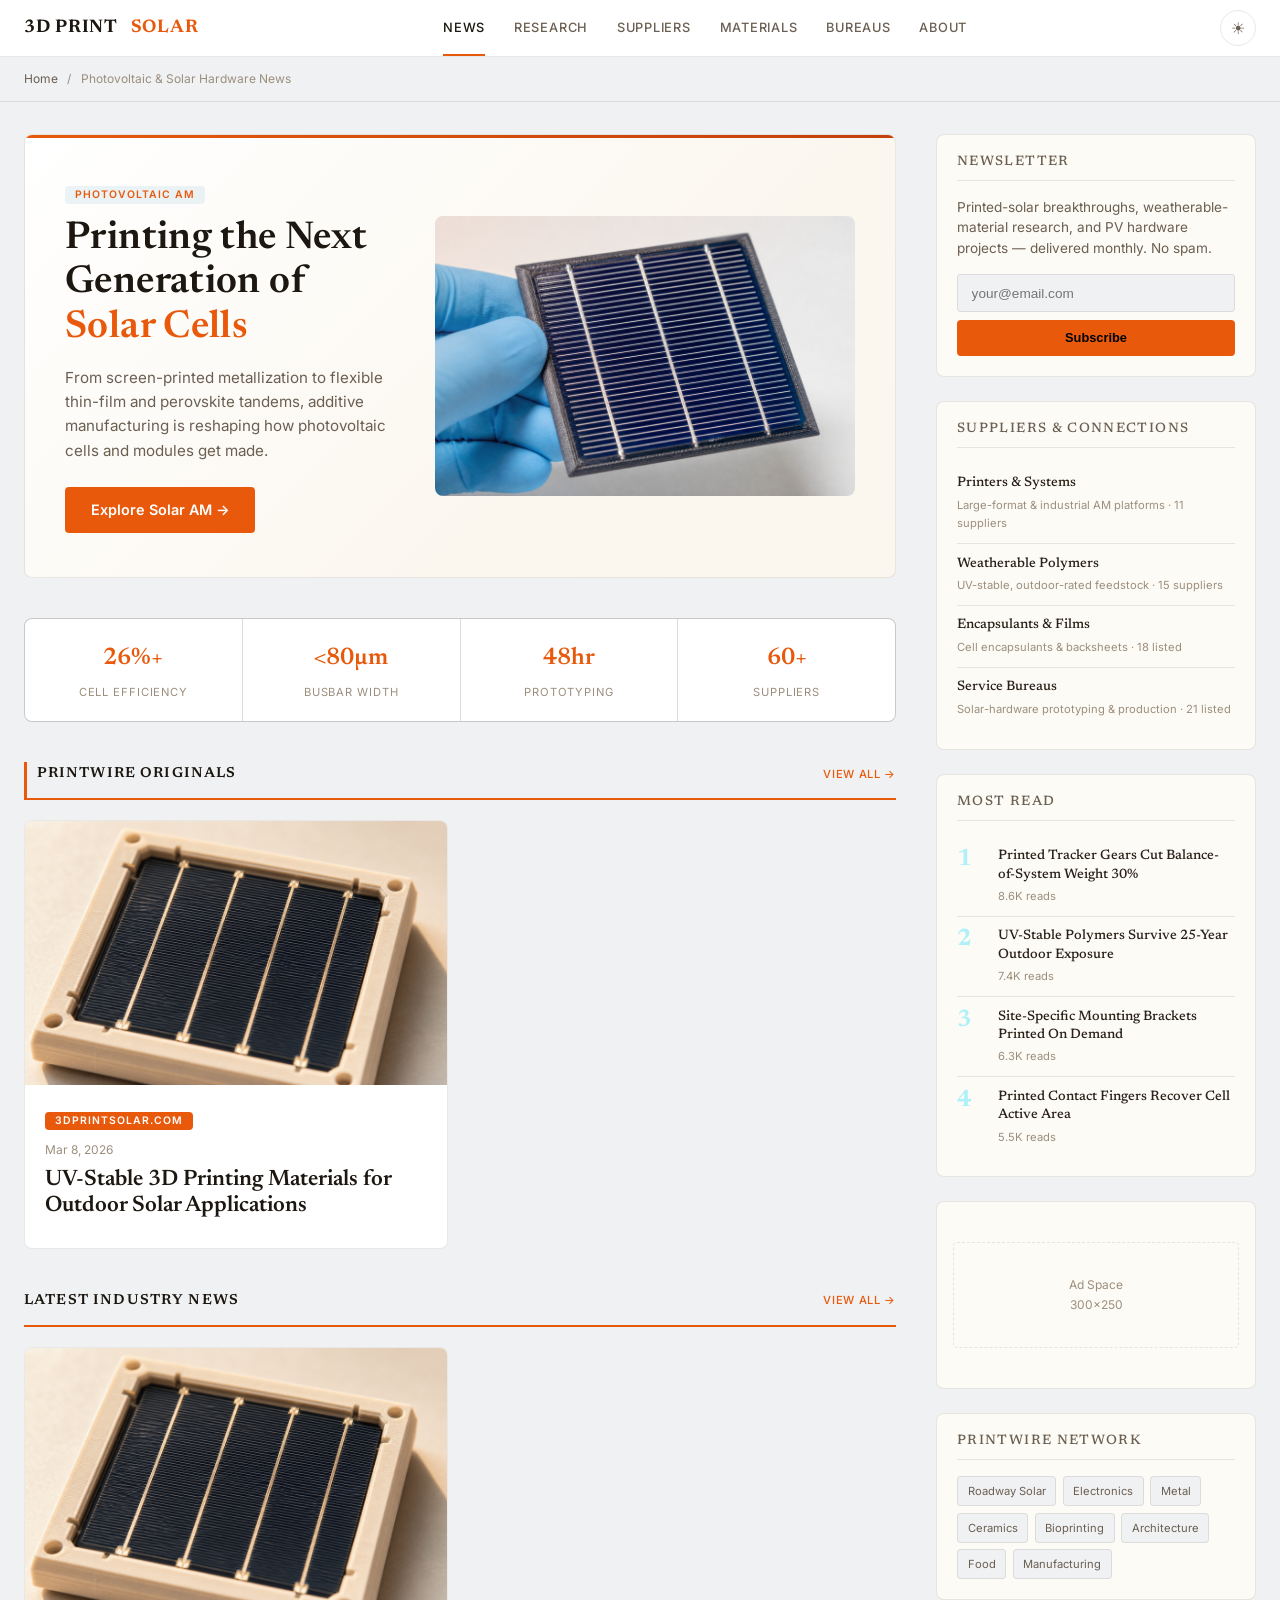
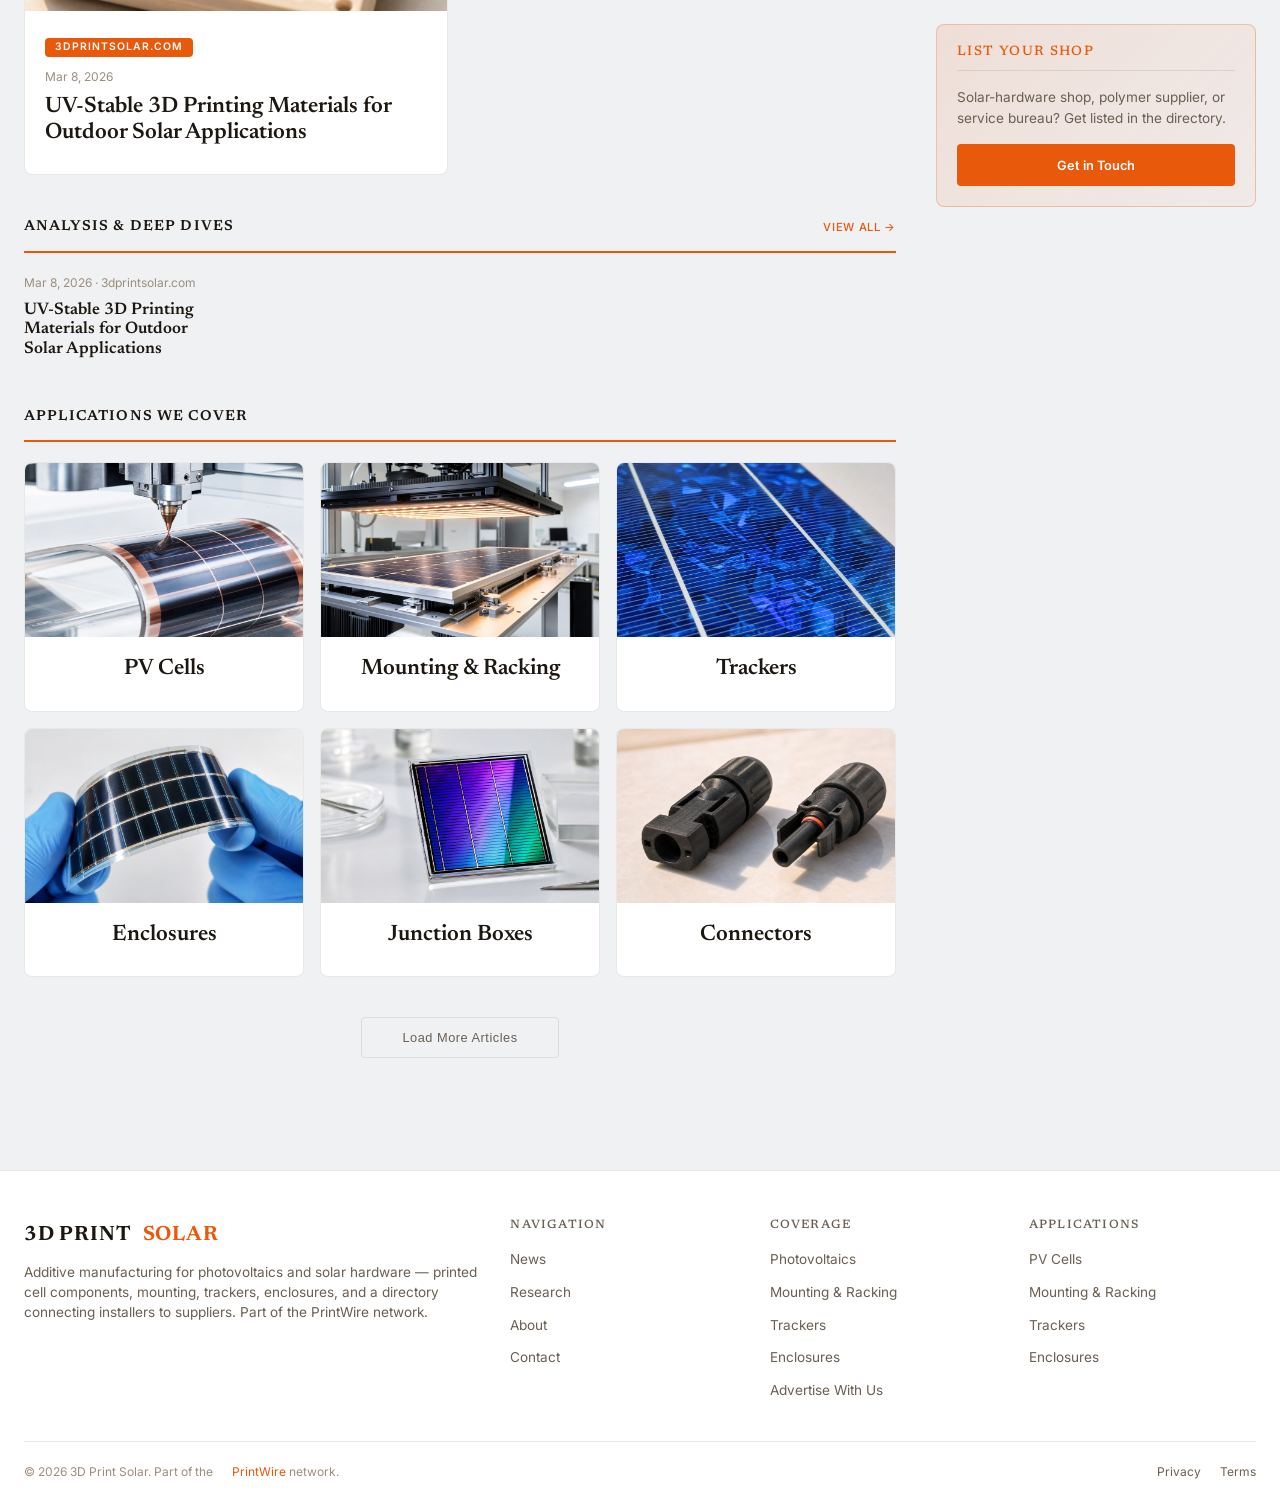
==== commit af00f4cb: "Add missing category card images The Applications We Cover grid had cards with no <img> at all: the " ====
--- a/static/index.html
+++ b/static/index.html
@@ -113,7 +113,7 @@
         <div class="ed-card-body"><h3>Junction Boxes</h3></div>
       </a>
       <a href="#" class="ed-card" style="text-align:center;">
-        
+        <img class="ed-card-img" src="images/s07_mc4_connector.png" alt="Connectors">
         <div class="ed-card-body"><h3>Connectors</h3></div>
       </a>
     </div>
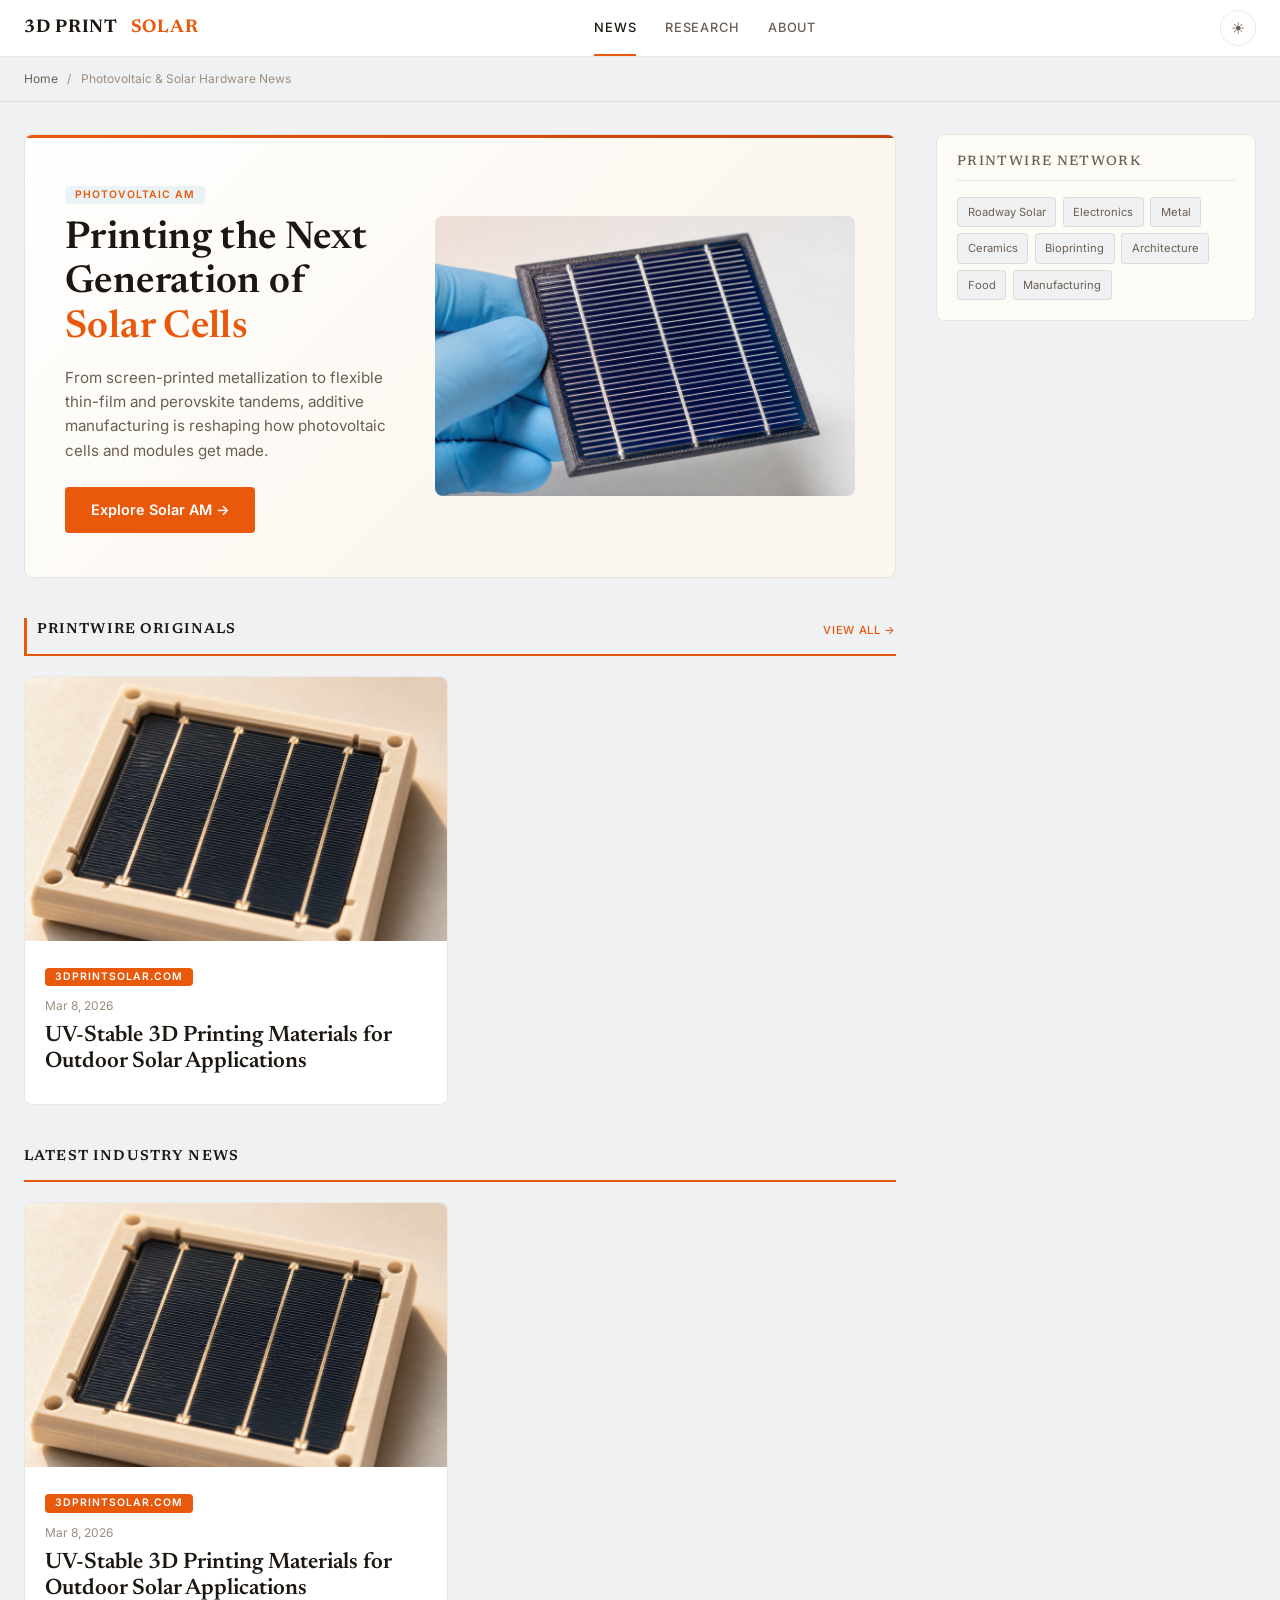
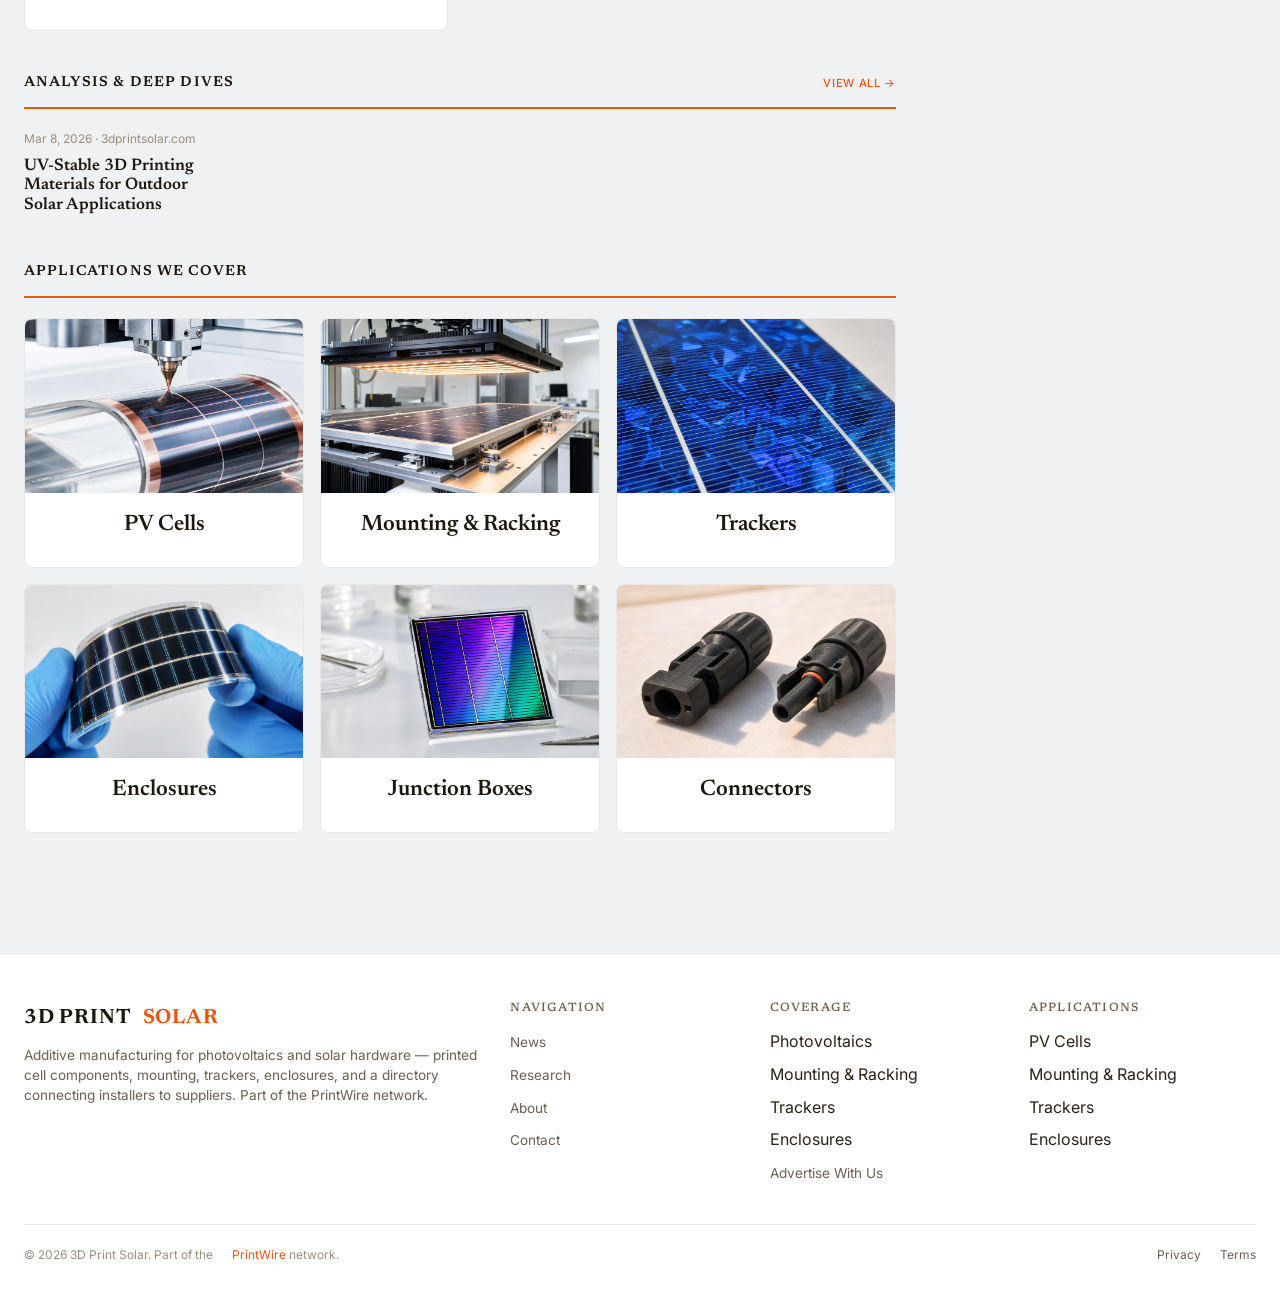
==== commit 8ad871d0: "Site fixes: remove fabricated content and false claims, add privacy and terms Fix batch of 2026-11-2" ====
--- a/static/index.html
+++ b/static/index.html
@@ -29,9 +29,6 @@
     <nav class="ed-nav">
       <a href="index.html" class="active">News</a>
       <a href="/articles/">Research</a>
-      <a href="#suppliers">Suppliers</a>
-      <a href="#suppliers">Materials</a>
-      <a href="#suppliers">Bureaus</a>
       <a href="about.html">About</a>
     </nav>
     <button class="ed-theme-toggle" id="themeToggle" aria-label="Toggle light/dark mode" title="Toggle light/dark mode">&#9790;</button>
@@ -57,12 +54,6 @@
       </div>
     </article>
 
-    <div class="ed-stats">
-      <div class="ed-stat"><div class="ed-stat-value">26%+</div><div class="ed-stat-label">Cell Efficiency</div></div>
-      <div class="ed-stat"><div class="ed-stat-value">&lt;80&micro;m</div><div class="ed-stat-label">Busbar Width</div></div>
-      <div class="ed-stat"><div class="ed-stat-value">48hr</div><div class="ed-stat-label">Prototyping</div></div>
-      <div class="ed-stat"><div class="ed-stat-value">60+</div><div class="ed-stat-label">Suppliers</div></div>
-    </div>
 
     <div class="ed-section-label" style="border-left:3px solid var(--accent);padding-left:0.6rem;">
       PrintWire Originals
@@ -74,7 +65,7 @@
 
     <div class="ed-section-label">
       Latest Industry News
-      <a href="#">View All &rarr;</a>
+      
     </div>
     <div class="ed-card-grid" id="newsGrid">
       <div style="grid-column: 1/-1; text-align:center; padding:2rem; color:var(--text-faint);">Loading latest news…</div>
@@ -92,117 +83,40 @@
       Applications We Cover
     </div>
     <div class="ed-card-grid" style="grid-template-columns: repeat(3, 1fr); gap: 1rem; margin-bottom: 2.5rem;">
-      <a href="#" class="ed-card" style="text-align:center;">
+      <div class="ed-card" style="text-align:center;">
         <img class="ed-card-img" src="images/sp05_thinfilm.png" alt="PV Cells">
         <div class="ed-card-body"><h3>PV Cells</h3></div>
-      </a>
-      <a href="#" class="ed-card" style="text-align:center;">
+      </div>
+      <div class="ed-card" style="text-align:center;">
         <img class="ed-card-img" src="images/sp06_module_lab.png" alt="Mounting &amp; Racking">
         <div class="ed-card-body"><h3>Mounting &amp; Racking</h3></div>
-      </a>
-      <a href="#" class="ed-card" style="text-align:center;">
+      </div>
+      <div class="ed-card" style="text-align:center;">
         <img class="ed-card-img" src="images/sp07_cell_macro.png" alt="Trackers">
         <div class="ed-card-body"><h3>Trackers</h3></div>
-      </a>
-      <a href="#" class="ed-card" style="text-align:center;">
+      </div>
+      <div class="ed-card" style="text-align:center;">
         <img class="ed-card-img" src="images/sp08_flexible_pv.png" alt="Enclosures">
         <div class="ed-card-body"><h3>Enclosures</h3></div>
-      </a>
-      <a href="#" class="ed-card" style="text-align:center;">
+      </div>
+      <div class="ed-card" style="text-align:center;">
         <img class="ed-card-img" src="images/sp09_perovskite.png" alt="Junction Boxes">
         <div class="ed-card-body"><h3>Junction Boxes</h3></div>
-      </a>
-      <a href="#" class="ed-card" style="text-align:center;">
+      </div>
+      <div class="ed-card" style="text-align:center;">
         <img class="ed-card-img" src="images/s07_mc4_connector.png" alt="Connectors">
         <div class="ed-card-body"><h3>Connectors</h3></div>
-      </a>
-    </div>
-
-    <div class="ed-load-more">
-      <button>Load More Articles</button>
-    </div>
+      </div>
+    </div>
+
 
   </div>
 
   <aside class="ed-sidebar">
 
-    <div class="ed-sidebar-block ed-newsletter">
-      <h4>Newsletter</h4>
-      <p>Printed-solar breakthroughs, weatherable-material research, and PV hardware projects — delivered monthly. No spam.</p>
-      <form action="https://api.web3forms.com/submit" method="POST" onsubmit="this.querySelector('button').textContent='Subscribed!';this.querySelector('button').disabled=true;">
-        <input type="hidden" name="access_key" value="6f33053b-6d08-414b-9615-665f88c98da8">
-        <input type="hidden" name="subject" value="Newsletter Signup — 3dprintsolar.com">
-        <input type="hidden" name="from_name" value="Newsletter Signup">
-        <input type="email" name="email" placeholder="your@email.com" required>
-        <button type="submit">Subscribe</button>
-      </form>
-    </div>
-
-    <div class="ed-sidebar-block" id="suppliers">
-      <h4>Suppliers &amp; Connections</h4>
-      <div class="ed-popular-item">
-        <div>
-          <h3><a href="#">Printers &amp; Systems</a></h3>
-          <div class="ed-popular-meta">Large-format &amp; industrial AM platforms · 11 suppliers</div>
-        </div>
-      </div>
-      <div class="ed-popular-item">
-        <div>
-          <h3><a href="#">Weatherable Polymers</a></h3>
-          <div class="ed-popular-meta">UV-stable, outdoor-rated feedstock · 15 suppliers</div>
-        </div>
-      </div>
-      <div class="ed-popular-item">
-        <div>
-          <h3><a href="#">Encapsulants &amp; Films</a></h3>
-          <div class="ed-popular-meta">Cell encapsulants &amp; backsheets · 18 listed</div>
-        </div>
-      </div>
-      <div class="ed-popular-item">
-        <div>
-          <h3><a href="#">Service Bureaus</a></h3>
-          <div class="ed-popular-meta">Solar-hardware prototyping &amp; production · 21 listed</div>
-        </div>
-      </div>
-    </div>
-
-    <div class="ed-sidebar-block">
-      <h4>Most Read</h4>
-      <div class="ed-popular-item">
-        <span class="ed-popular-num">1</span>
-        <div>
-          <h3><a href="#">Printed Tracker Gears Cut Balance-of-System Weight 30%</a></h3>
-          <div class="ed-popular-meta">8.6K reads</div>
-        </div>
-      </div>
-      <div class="ed-popular-item">
-        <span class="ed-popular-num">2</span>
-        <div>
-          <h3><a href="#">UV-Stable Polymers Survive 25-Year Outdoor Exposure</a></h3>
-          <div class="ed-popular-meta">7.4K reads</div>
-        </div>
-      </div>
-      <div class="ed-popular-item">
-        <span class="ed-popular-num">3</span>
-        <div>
-          <h3><a href="#">Site-Specific Mounting Brackets Printed On Demand</a></h3>
-          <div class="ed-popular-meta">6.3K reads</div>
-        </div>
-      </div>
-      <div class="ed-popular-item">
-        <span class="ed-popular-num">4</span>
-        <div>
-          <h3><a href="#">Printed Contact Fingers Recover Cell Active Area</a></h3>
-          <div class="ed-popular-meta">5.5K reads</div>
-        </div>
-      </div>
-    </div>
-
-    <div class="ed-sidebar-block" style="text-align:center; color: var(--text-faint); font-size: 0.75rem; padding: 2.5rem 1rem;">
-      <div style="border: 1px dashed var(--border); border-radius: 4px; padding: 2rem 1rem;">
-        Ad Space<br>300×250
-      </div>
-    </div>
+
+
+
 
     <div class="ed-sidebar-block">
       <h4>PrintWire Network</h4>
@@ -218,11 +132,6 @@
       </div>
     </div>
 
-    <div class="ed-sidebar-block" style="background: linear-gradient(135deg, rgba(232,89,12,0.12), rgba(232,89,12,0.04)); border-color: var(--border-accent);">
-      <h4 style="color: var(--accent);">List Your Shop</h4>
-      <p style="font-size: 0.85rem; color: var(--text-dim); margin-bottom: 1rem; line-height: 1.5;">Solar-hardware shop, polymer supplier, or service bureau? Get listed in the directory.</p>
-      <a href="contact.html" style="display:block;text-align:center;padding:0.65rem;background:var(--accent);border-radius:4px;color:#fff;font-weight:600;font-size:0.8rem;transition:background 0.25s;" onmouseover="this.style.background='var(--accent-dark)'" onmouseout="this.style.background='var(--accent)'">Get in Touch</a>
-    </div>
 
   </aside>
 </div>
@@ -245,28 +154,28 @@
     <div>
       <h4>Coverage</h4>
       <ul>
-        <li><a href="#">Photovoltaics</a></li>
-        <li><a href="#">Mounting &amp; Racking</a></li>
-        <li><a href="#">Trackers</a></li>
-        <li><a href="#">Enclosures</a></li>
+        <li>Photovoltaics</li>
+        <li>Mounting &amp; Racking</li>
+        <li>Trackers</li>
+        <li>Enclosures</li>
         <li><a href="advertise.html">Advertise With Us</a></li>
       </ul>
     </div>
     <div>
       <h4>Applications</h4>
       <ul>
-        <li><a href="#">PV Cells</a></li>
-        <li><a href="#">Mounting &amp; Racking</a></li>
-        <li><a href="#">Trackers</a></li>
-        <li><a href="#">Enclosures</a></li>
+        <li>PV Cells</li>
+        <li>Mounting &amp; Racking</li>
+        <li>Trackers</li>
+        <li>Enclosures</li>
       </ul>
     </div>
   </div>
   <div class="ed-footer-bottom">
     <span>&copy; 2026 3D Print Solar. Part of the <a href="https://3dprint.space" style="color:var(--accent);">PrintWire</a> network.</span>
     <span>
-      <a href="#">Privacy</a>
-      <a href="#">Terms</a>
+      <a href="/privacy.html">Privacy</a>
+      <a href="/terms.html">Terms</a>
     </span>
   </div>
 </footer>
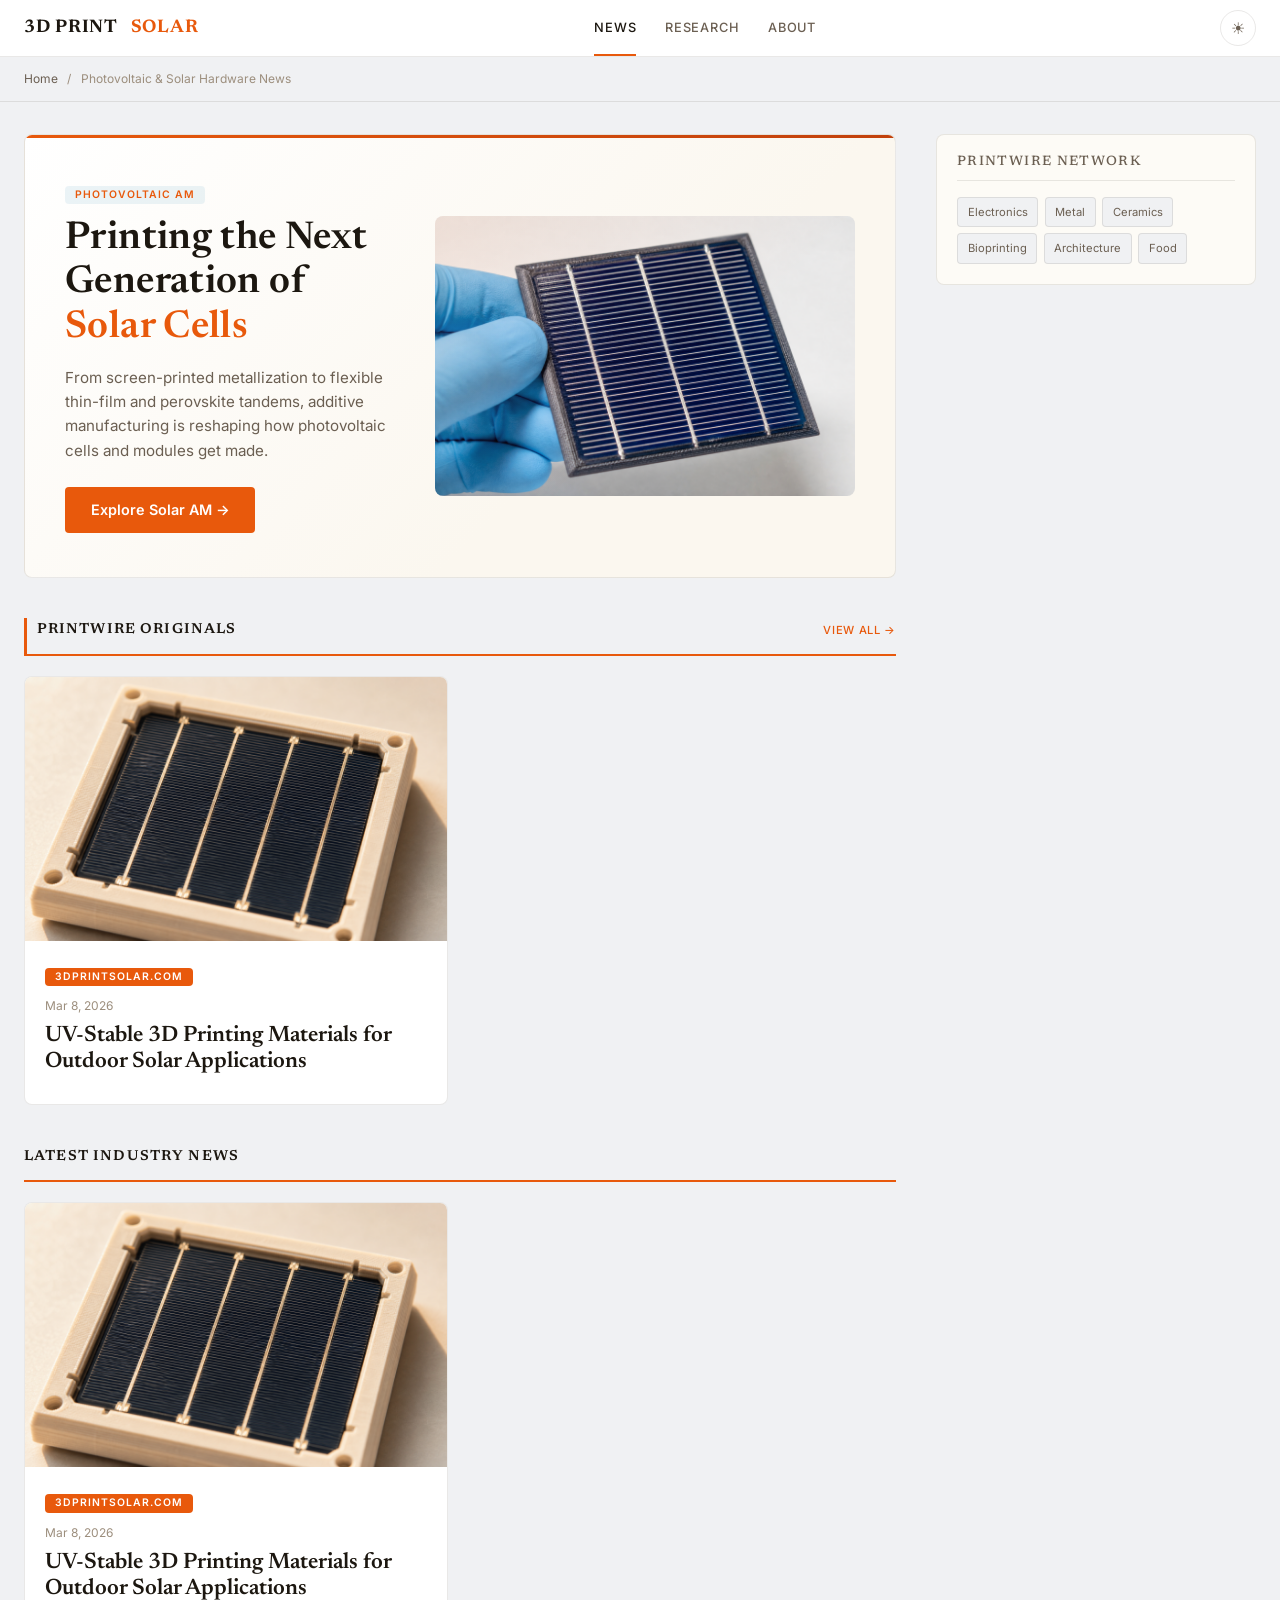
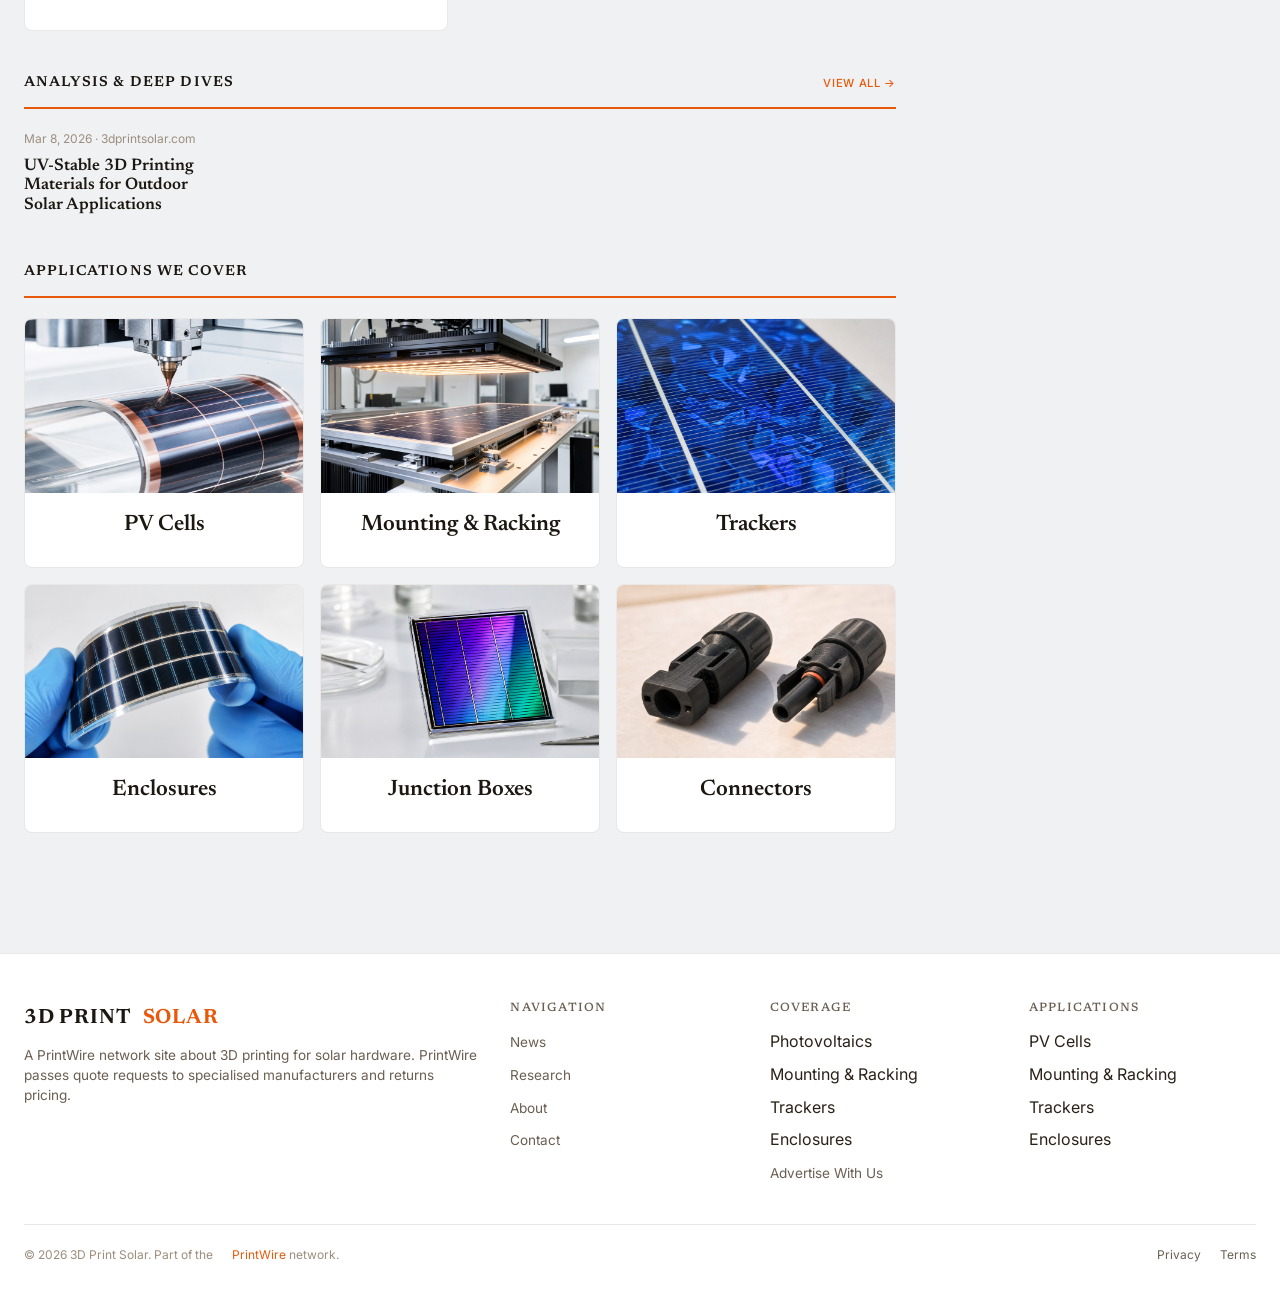
==== commit 740a3d42: "Site fixes round 2: honest head tags and footers, own name and niche, quote form Round 2 of 2026-11-" ====
--- a/static/index.html
+++ b/static/index.html
@@ -3,16 +3,16 @@
 <head>
   <meta charset="UTF-8">
   <meta name="viewport" content="width=device-width, initial-scale=1.0">
-  <meta name="description" content="3D Print Solar: additive manufacturing for photovoltaics and solar hardware — printed cell components, mounting, trackers, enclosures, and a supplier directory.">
-  <title>3D Print Solar — Photovoltaic &amp; Solar Hardware AM News &amp; Suppliers</title>
+  <meta name="description" content="3D Print Solar is a PrintWire network site about 3D printing for solar hardware. PrintWire passes quote requests to specialised manufacturers and returns pricing. PrintWire does not manufacture parts itself.">
+  <title>3D Print Solar | 3D printing for solar hardware</title>
   <link rel="preconnect" href="https://fonts.googleapis.com">
   <link rel="preconnect" href="https://fonts.gstatic.com" crossorigin>
   <link href="https://fonts.googleapis.com/css2?family=Newsreader:opsz,wght@6..72,500;6..72,600;6..72,700&family=Inter:wght@400;500;600&display=swap" rel="stylesheet">
   <link rel="stylesheet" href="css/editorial.css">
   <link rel="icon" type="image/svg+xml" href="/favicon.svg">
   <meta property="og:type" content="website">
-  <meta property="og:title" content="3D Print Solar — Photovoltaic &amp; Solar Hardware AM News &amp; Suppliers">
-  <meta property="og:description" content="3D Print Solar: additive manufacturing for photovoltaics and solar hardware — printed cell components, mounting, trackers, enclosures, and a supplier directory.">
+  <meta property="og:title" content="3D Print Solar | 3D printing for solar hardware">
+  <meta property="og:description" content="3D Print Solar is a PrintWire network site about 3D printing for solar hardware. PrintWire passes quote requests to specialised manufacturers and returns pricing. PrintWire does not manufacture parts itself.">
   <meta property="og:image" content="https://3dprintsolar.com/images/sp01_hero_pvcell.png">
   <meta property="og:url" content="https://3dprintsolar.com/">
   <meta name="twitter:card" content="summary_large_image">
@@ -121,14 +121,12 @@
     <div class="ed-sidebar-block">
       <h4>PrintWire Network</h4>
       <div class="ed-network-links">
-        <a href="https://roadwaysolar.com">Roadway Solar</a>
         <a href="https://3dprintcircuitry.com">Electronics</a>
         <a href="https://dmls3d.com">Metal</a>
         <a href="https://3dprintceramics.com">Ceramics</a>
         <a href="https://3dprinttissue.com">Bioprinting</a>
         <a href="https://3dprintarchitecture.com">Architecture</a>
         <a href="https://3dprintfood.com">Food</a>
-        <a href="https://sendcutship.com">Manufacturing</a>
       </div>
     </div>
 
@@ -140,7 +138,7 @@
   <div class="ed-footer-inner">
     <div class="ed-footer-brand">
       <div class="ed-logo" style="font-size:1.3rem; margin-bottom: 0.5rem;">3D&nbsp;PRINT&nbsp;<span class="ed-logo-accent">SOLAR</span></div>
-      <p>Additive manufacturing for photovoltaics and solar hardware — printed cell components, mounting, trackers, enclosures, and a directory connecting installers to suppliers. Part of the PrintWire network.</p>
+      <p>A PrintWire network site about 3D printing for solar hardware. PrintWire passes quote requests to specialised manufacturers and returns pricing.</p>
     </div>
     <div>
       <h4>Navigation</h4>
